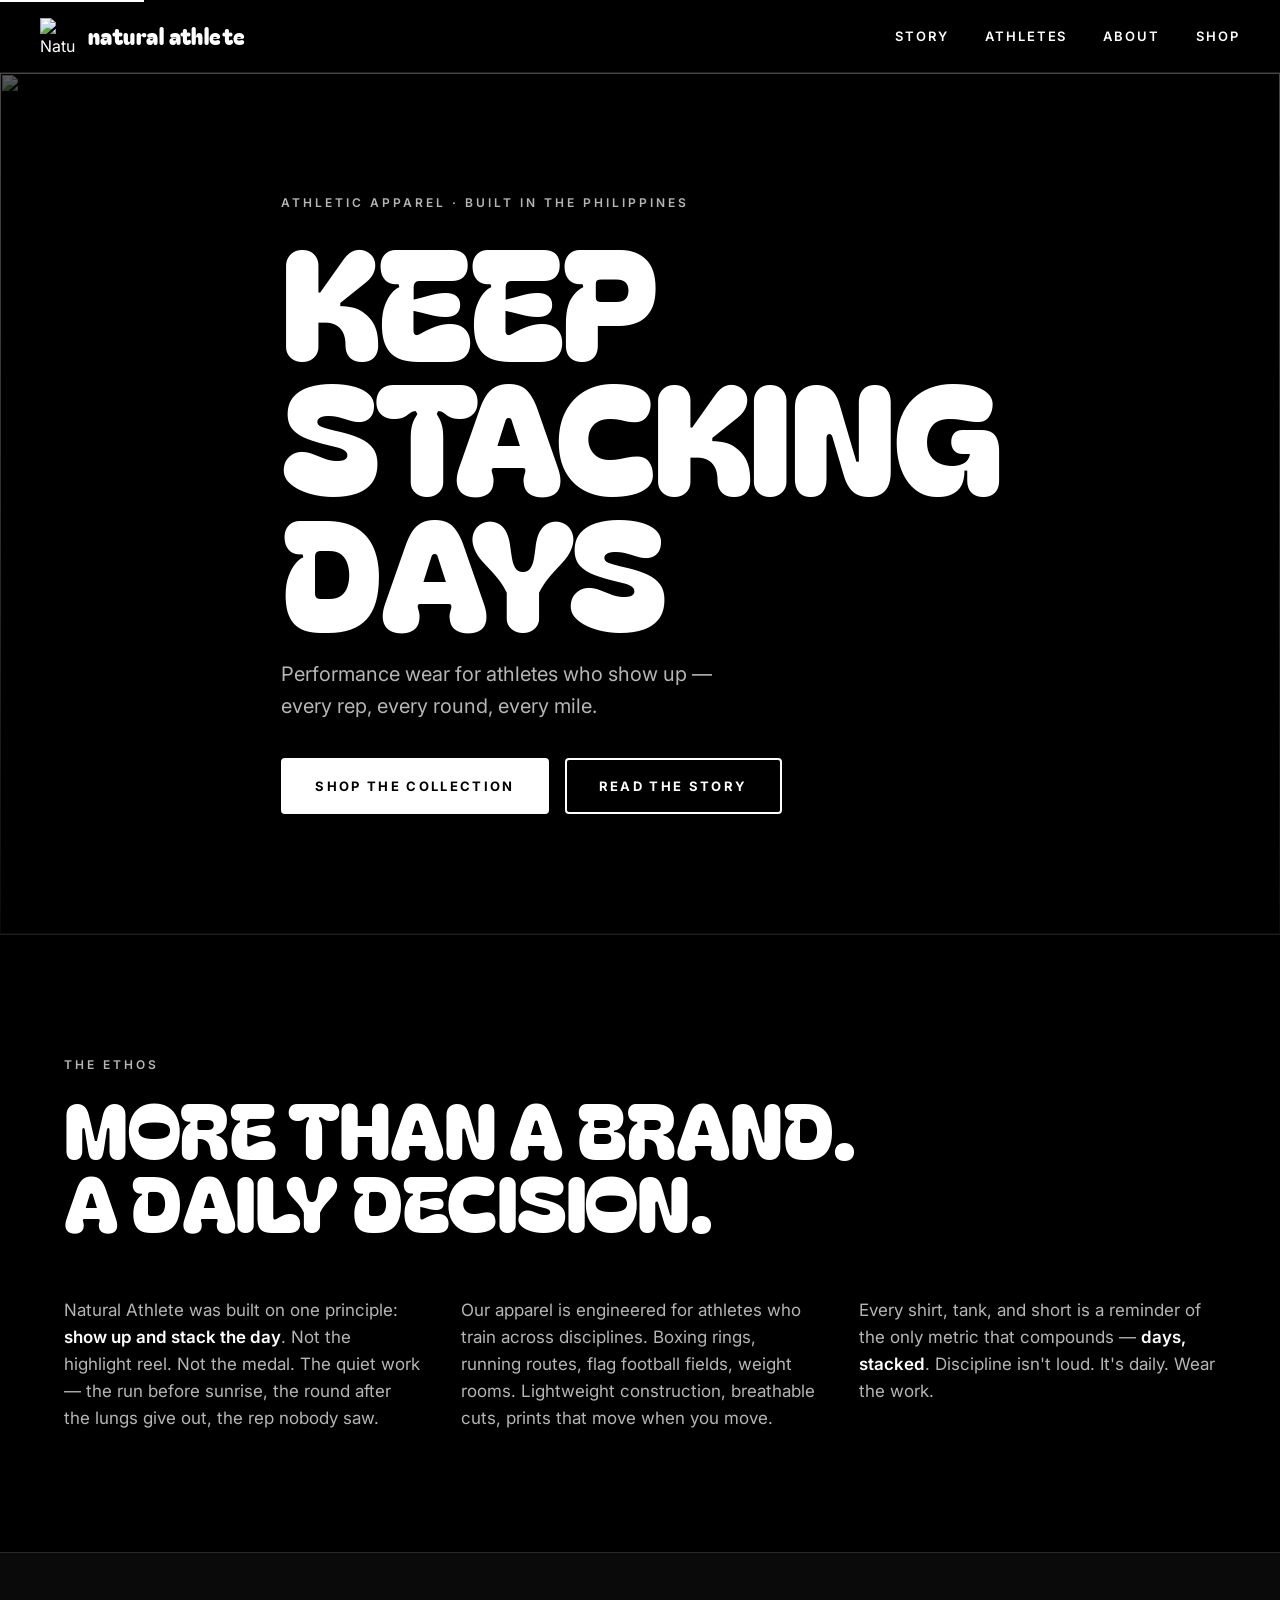
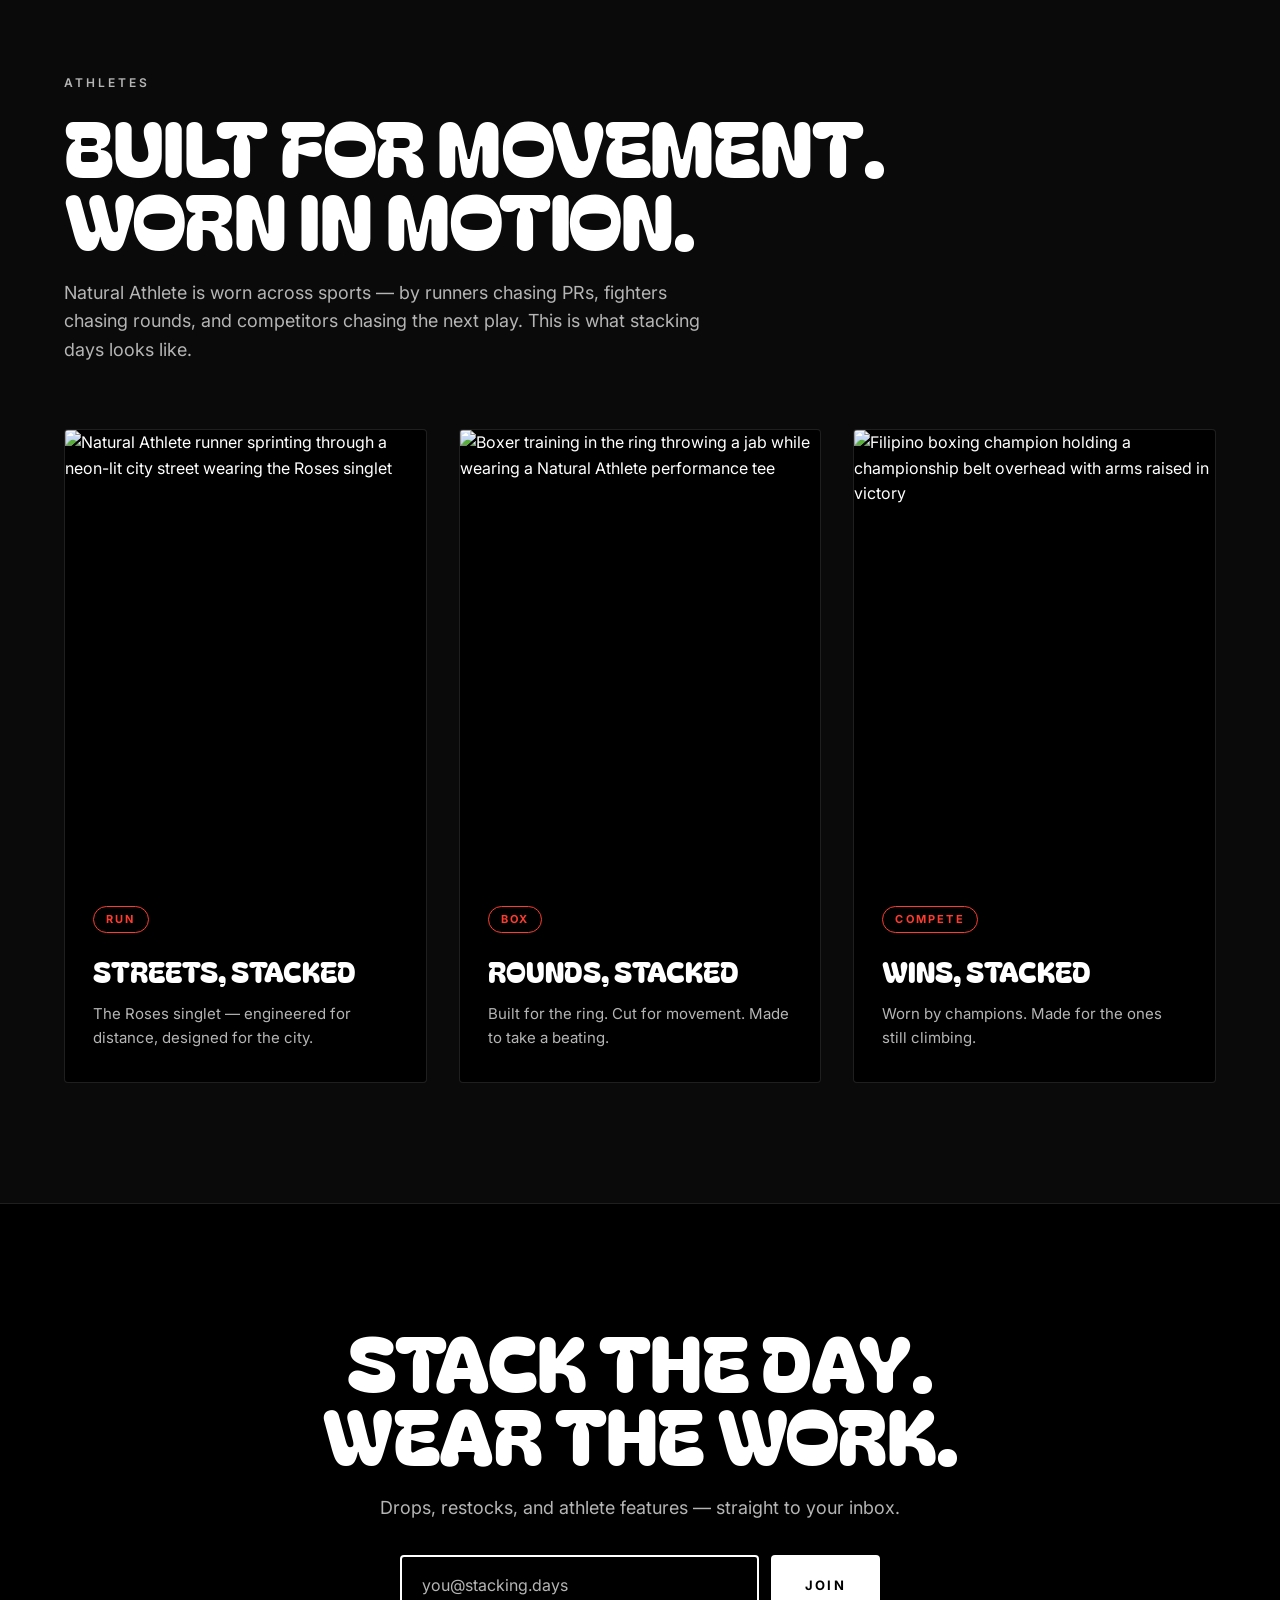
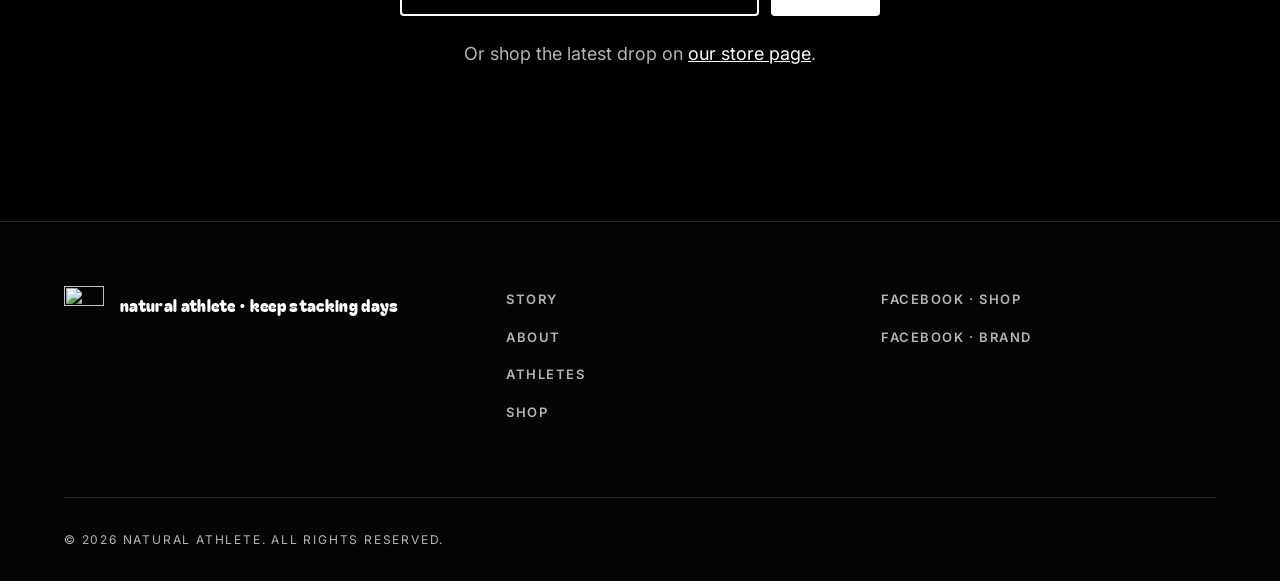
==== index.html @ 3df1a2dc "Initial Natural Athlete site — home, about, brand theme, SEO baseline - index.html: hero, brand stor" ====
<!DOCTYPE html>
<html lang="en">
<head>
  <meta charset="UTF-8" />
  <meta name="viewport" content="width=device-width, initial-scale=1.0" />
  <meta name="theme-color" content="#000000" />

  <title>Natural Athlete | Keep Stacking Days — Athletic Apparel for Multi-Sport Training</title>
  <meta name="description" content="Natural Athlete is performance apparel built for athletes who keep stacking days. Designed in the Philippines for boxing, running, flag football, and everyday training. Discipline. Consistency. Movement." />
  <meta name="keywords" content="natural athlete, keep stacking days, athletic apparel, training apparel, performance wear, boxing apparel, running gear, flag football, Cebu, Philippines, multi-sport, athlete clothing brand" />
  <meta name="author" content="Natural Athlete" />
  <link rel="canonical" href="https://naturalathlete.shop/" />

  <meta property="og:type" content="website" />
  <meta property="og:site_name" content="Natural Athlete" />
  <meta property="og:title" content="Natural Athlete | Keep Stacking Days" />
  <meta property="og:description" content="Performance apparel for athletes who keep stacking days. Built in the Philippines for boxing, running, and multi-sport training." />
  <meta property="og:image" content="assets/img/keep-stacking-days.png" />
  <meta property="og:url" content="https://naturalathlete.shop/" />

  <meta name="twitter:card" content="summary_large_image" />
  <meta name="twitter:title" content="Natural Athlete | Keep Stacking Days" />
  <meta name="twitter:description" content="Performance apparel for athletes who keep stacking days." />
  <meta name="twitter:image" content="assets/img/keep-stacking-days.png" />

  <link rel="icon" type="image/png" href="assets/img/logo-a.png" />
  <link rel="apple-touch-icon" href="assets/img/logo-a.png" />

  <link rel="preconnect" href="https://fonts.googleapis.com" />
  <link rel="preconnect" href="https://fonts.gstatic.com" crossorigin />
  <link href="https://fonts.googleapis.com/css2?family=Bagel+Fat+One&family=Bowlby+One+SC&family=Inter:wght@300;400;500;600;700;800&display=swap" rel="stylesheet" />

  <link rel="stylesheet" href="style.css" />

  <script type="application/ld+json">
  {
    "@context": "https://schema.org",
    "@type": "Organization",
    "name": "Natural Athlete",
    "alternateName": "Keep Stacking Days",
    "url": "https://naturalathlete.shop/",
    "logo": "https://naturalathlete.shop/assets/img/logo-a.png",
    "slogan": "Keep Stacking Days",
    "description": "Performance athletic apparel built for multi-sport athletes who train with discipline and consistency.",
    "foundingLocation": {
      "@type": "Place",
      "address": {
        "@type": "PostalAddress",
        "addressLocality": "Cebu",
        "addressCountry": "PH"
      }
    },
    "sameAs": [
      "https://www.facebook.com/profile.php?id=61582698228003",
      "https://www.facebook.com/profile.php?id=100083360957847"
    ]
  }
  </script>
  <script type="application/ld+json">
  {
    "@context": "https://schema.org",
    "@type": "WebSite",
    "url": "https://naturalathlete.shop/",
    "name": "Natural Athlete",
    "potentialAction": {
      "@type": "SearchAction",
      "target": "https://naturalathlete.shop/?q={search_term_string}",
      "query-input": "required name=search_term_string"
    }
  }
  </script>
</head>
<body>

  <a class="skip-link" href="#main">Skip to content</a>

  <header>
    <nav class="nav" aria-label="Primary">
      <div class="container nav-inner">
        <a href="/" class="brand" aria-label="Natural Athlete — Home">
          <img src="assets/img/logo-a.png" alt="Natural Athlete logo" width="36" height="36" />
          <span class="brand-name">natural athlete</span>
        </a>
        <ul class="nav-links">
          <li><a href="#story">Story</a></li>
          <li><a href="#athletes">Athletes</a></li>
          <li><a href="about.html">About</a></li>
          <li><a href="#shop">Shop</a></li>
        </ul>
        <button class="nav-toggle" aria-label="Toggle menu" aria-expanded="false">
          <span></span><span></span><span></span>
        </button>
      </div>
      <div class="nav-mobile" hidden>
        <a href="#story">Story</a>
        <a href="#athletes">Athletes</a>
        <a href="about.html">About</a>
        <a href="#shop">Shop</a>
      </div>
    </nav>
  </header>

  <main id="main">

    <section class="hero" aria-labelledby="hero-heading">
      <div class="hero-bg" aria-hidden="true">
        <img src="assets/img/model-runner.jpg" alt="" loading="eager" />
      </div>
      <div class="container hero-inner">
        <p class="eyebrow">Athletic Apparel · Built in the Philippines</p>
        <h1 id="hero-heading" class="display">
          KEEP<br/>STACKING<br/>DAYS
        </h1>
        <p class="hero-sub">Performance wear for athletes who show up — every rep, every round, every mile.</p>
        <div class="hero-cta">
          <a href="#shop" class="btn btn-primary">Shop the Collection</a>
          <a href="#story" class="btn btn-ghost">Read the Story</a>
        </div>
      </div>
    </section>

    <section id="story" class="story" aria-labelledby="story-heading">
      <div class="container story-inner">
        <p class="eyebrow">The Ethos</p>
        <h2 id="story-heading" class="display-md">More than a brand.<br/>A daily decision.</h2>
        <div class="story-grid">
          <p>Natural Athlete was built on one principle: <strong>show up and stack the day</strong>. Not the highlight reel. Not the medal. The quiet work — the run before sunrise, the round after the lungs give out, the rep nobody saw.</p>
          <p>Our apparel is engineered for athletes who train across disciplines. Boxing rings, running routes, flag football fields, weight rooms. Lightweight construction, breathable cuts, prints that move when you move.</p>
          <p>Every shirt, tank, and short is a reminder of the only metric that compounds — <strong>days, stacked</strong>. Discipline isn't loud. It's daily. Wear the work.</p>
        </div>
      </div>
    </section>

    <section id="athletes" class="athletes" aria-labelledby="athletes-heading">
      <div class="container">
        <p class="eyebrow">Athletes</p>
        <h2 id="athletes-heading" class="display-md">Built for movement.<br/>Worn in motion.</h2>
        <p class="athletes-lede">Natural Athlete is worn across sports — by runners chasing PRs, fighters chasing rounds, and competitors chasing the next play. This is what stacking days looks like.</p>

        <div class="showcase">
          <article class="card">
            <div class="card-img">
              <img src="assets/img/model-runner.jpg" alt="Natural Athlete runner sprinting through a neon-lit city street wearing the Roses singlet" loading="lazy" width="800" height="600" />
            </div>
            <div class="card-meta">
              <span class="tag">Run</span>
              <h3>Streets, Stacked</h3>
              <p>The Roses singlet — engineered for distance, designed for the city.</p>
            </div>
          </article>

          <article class="card">
            <div class="card-img">
              <img src="assets/img/model-boxer.jpg" alt="Boxer training in the ring throwing a jab while wearing a Natural Athlete performance tee" loading="lazy" width="800" height="600" />
            </div>
            <div class="card-meta">
              <span class="tag">Box</span>
              <h3>Rounds, Stacked</h3>
              <p>Built for the ring. Cut for movement. Made to take a beating.</p>
            </div>
          </article>

          <article class="card">
            <div class="card-img">
              <img src="assets/img/model-champion.jpg" alt="Filipino boxing champion holding a championship belt overhead with arms raised in victory" loading="lazy" width="800" height="600" />
            </div>
            <div class="card-meta">
              <span class="tag">Compete</span>
              <h3>Wins, Stacked</h3>
              <p>Worn by champions. Made for the ones still climbing.</p>
            </div>
          </article>
        </div>
      </div>
    </section>

    <section id="shop" class="cta" aria-labelledby="cta-heading">
      <div class="container cta-inner">
        <h2 id="cta-heading" class="display-md">Stack the day.<br/>Wear the work.</h2>
        <p>Drops, restocks, and athlete features — straight to your inbox.</p>
        <form class="signup" action="#" method="post" aria-label="Email signup">
          <label for="email" class="sr-only">Email address</label>
          <input type="email" id="email" name="email" placeholder="you@stacking.days" required />
          <button type="submit" class="btn btn-primary">Join</button>
        </form>
        <p class="cta-foot">Or shop the latest drop on <a href="https://www.facebook.com/profile.php?id=61582698228003" rel="noopener" target="_blank">our store page</a>.</p>
      </div>
    </section>

  </main>

  <footer class="footer">
    <div class="container footer-inner">
      <div class="footer-brand">
        <img src="assets/img/logo-a.png" alt="" width="40" height="40" aria-hidden="true" />
        <p class="footer-tag">natural athlete · keep stacking days</p>
      </div>
      <nav aria-label="Footer">
        <ul class="footer-links">
          <li><a href="#story">Story</a></li>
          <li><a href="about.html">About</a></li>
          <li><a href="#athletes">Athletes</a></li>
          <li><a href="#shop">Shop</a></li>
        </ul>
      </nav>
      <ul class="socials" aria-label="Social media">
        <li><a href="https://www.facebook.com/profile.php?id=61582698228003" rel="noopener" target="_blank">Facebook · Shop</a></li>
        <li><a href="https://www.facebook.com/profile.php?id=100083360957847" rel="noopener" target="_blank">Facebook · Brand</a></li>
      </ul>
      <p class="copy">© <span id="year">2026</span> Natural Athlete. All rights reserved.</p>
    </div>
  </footer>

  <script src="script.js" defer></script>
</body>
</html>
---- style.css ----
/* ============================================================
   Natural Athlete — Keep Stacking Days
   Theme: pure black + white, single accent (rose red)
   Fonts: Bagel Fat One (display) · Inter (body)
============================================================ */

:root {
  --bg: #000000;
  --fg: #ffffff;
  --muted: #b5b5b5;
  --line: rgba(255, 255, 255, 0.12);
  --accent: #ff3b2f;
  --accent-soft: #ff8a82;
  --max: 1200px;
  --radius: 4px;
  --font-display: "Bagel Fat One", "Bowlby One SC", "Impact", system-ui, sans-serif;
  --font-body: "Inter", -apple-system, BlinkMacSystemFont, "Segoe UI", Roboto, sans-serif;
}

* { box-sizing: border-box; margin: 0; padding: 0; }

html { scroll-behavior: smooth; -webkit-text-size-adjust: 100%; }

body {
  font-family: var(--font-body);
  background: var(--bg);
  color: var(--fg);
  line-height: 1.6;
  font-weight: 400;
  overflow-x: hidden;
  -webkit-font-smoothing: antialiased;
  -moz-osx-font-smoothing: grayscale;
}

img { max-width: 100%; height: auto; display: block; }

a { color: var(--fg); text-decoration: none; transition: color .2s ease, opacity .2s ease; }
a:hover { color: var(--accent); }

button { font: inherit; background: none; border: none; color: inherit; cursor: pointer; }

.container { max-width: var(--max); margin: 0 auto; padding: 0 24px; }

.sr-only {
  position: absolute; width: 1px; height: 1px; padding: 0; margin: -1px;
  overflow: hidden; clip: rect(0, 0, 0, 0); white-space: nowrap; border: 0;
}

.skip-link {
  position: absolute; top: -40px; left: 0; background: var(--fg); color: var(--bg);
  padding: 8px 16px; z-index: 1000; transition: top .2s;
}
.skip-link:focus { top: 0; }

.eyebrow {
  font-size: 12px; font-weight: 600; letter-spacing: 0.25em;
  text-transform: uppercase; color: var(--muted); margin-bottom: 16px;
}

.display {
  font-family: var(--font-display);
  font-weight: 400;
  font-size: clamp(56px, 12vw, 160px);
  line-height: 0.88;
  letter-spacing: -0.02em;
  text-transform: uppercase;
}

.display-md {
  font-family: var(--font-display);
  font-weight: 400;
  font-size: clamp(40px, 6vw, 80px);
  line-height: 0.95;
  letter-spacing: -0.01em;
  text-transform: uppercase;
}

.lede { font-size: clamp(18px, 2vw, 22px); color: var(--muted); max-width: 60ch; }

/* ============================================================
   NAV
============================================================ */
header { position: sticky; top: 0; z-index: 50; background: rgba(0,0,0,0.85); backdrop-filter: blur(12px); border-bottom: 1px solid var(--line); }
.nav-inner { display: flex; align-items: center; justify-content: space-between; padding: 18px 0; }

.brand { display: flex; align-items: center; gap: 12px; }
.brand img { width: 36px; height: 36px; }
.brand-name {
  font-family: var(--font-display);
  font-size: 22px; letter-spacing: 0.02em;
  text-transform: lowercase;
}

.nav-links { list-style: none; display: flex; gap: 36px; }
.nav-links a {
  font-size: 13px; font-weight: 600; letter-spacing: 0.15em;
  text-transform: uppercase; color: var(--fg);
}
.nav-links a[aria-current="page"] { color: var(--accent); }

.nav-toggle { display: none; flex-direction: column; gap: 5px; padding: 8px; }
.nav-toggle span { width: 24px; height: 2px; background: var(--fg); transition: transform .25s, opacity .2s; }
.nav-toggle[aria-expanded="true"] span:nth-child(1) { transform: translateY(7px) rotate(45deg); }
.nav-toggle[aria-expanded="true"] span:nth-child(2) { opacity: 0; }
.nav-toggle[aria-expanded="true"] span:nth-child(3) { transform: translateY(-7px) rotate(-45deg); }

.nav-mobile { display: none; flex-direction: column; gap: 8px; padding: 16px 24px 24px; border-top: 1px solid var(--line); }
.nav-mobile a { font-size: 16px; font-weight: 600; letter-spacing: 0.1em; text-transform: uppercase; padding: 12px 0; border-bottom: 1px solid var(--line); }
.nav-mobile.open { display: flex; }

/* ============================================================
   HERO
============================================================ */
.hero { position: relative; min-height: 92vh; display: flex; align-items: center; overflow: hidden; }
.hero-bg { position: absolute; inset: 0; z-index: 0; }
.hero-bg img { width: 100%; height: 100%; object-fit: cover; opacity: 0.55; filter: grayscale(0.15) contrast(1.05); }
.hero::after {
  content: ""; position: absolute; inset: 0; z-index: 1;
  background: linear-gradient(180deg, rgba(0,0,0,0.35) 0%, rgba(0,0,0,0.55) 50%, rgba(0,0,0,0.9) 100%);
}
.hero-inner { position: relative; z-index: 2; padding: 120px 24px; }
.hero h1 { margin: 8px 0 24px; }
.hero-sub { font-size: clamp(16px, 1.6vw, 20px); max-width: 36ch; color: var(--muted); margin-bottom: 36px; }
.hero-cta { display: flex; gap: 16px; flex-wrap: wrap; }

/* ============================================================
   BUTTONS
============================================================ */
.btn {
  display: inline-block; padding: 16px 32px;
  font-size: 13px; font-weight: 700; letter-spacing: 0.18em;
  text-transform: uppercase; border-radius: var(--radius);
  transition: transform .15s, background .2s, color .2s, border-color .2s;
  cursor: pointer; border: 2px solid transparent;
}
.btn:hover { transform: translateY(-1px); }
.btn-primary { background: var(--fg); color: var(--bg); }
.btn-primary:hover { background: var(--accent); color: var(--bg); }
.btn-ghost { background: transparent; color: var(--fg); border-color: var(--fg); }
.btn-ghost:hover { background: var(--fg); color: var(--bg); }

/* ============================================================
   STORY
============================================================ */
.story { padding: 120px 0; border-top: 1px solid var(--line); }
.story h2 { margin-bottom: 60px; max-width: 18ch; }
.story-grid { display: grid; grid-template-columns: repeat(3, 1fr); gap: 40px; }
.story-grid p { font-size: 17px; color: var(--muted); }
.story-grid p strong { color: var(--fg); font-weight: 600; }

/* ============================================================
   ATHLETES
============================================================ */
.athletes { padding: 120px 0; border-top: 1px solid var(--line); background: #0a0a0a; }
.athletes h2 { margin: 8px 0 24px; }
.athletes-lede { color: var(--muted); max-width: 60ch; margin-bottom: 64px; font-size: 18px; }

.showcase { display: grid; grid-template-columns: repeat(3, 1fr); gap: 32px; }
.card { background: #000; border: 1px solid var(--line); border-radius: var(--radius); overflow: hidden; transition: transform .3s, border-color .3s; }
.card:hover { transform: translateY(-4px); border-color: var(--accent); }
.card-img { aspect-ratio: 4 / 5; overflow: hidden; }
.card-img img { width: 100%; height: 100%; object-fit: cover; transition: transform .6s ease; }
.card:hover .card-img img { transform: scale(1.05); }
.card-meta { padding: 24px 28px 32px; }
.tag {
  display: inline-block; padding: 4px 12px;
  font-size: 11px; font-weight: 700; letter-spacing: 0.2em;
  text-transform: uppercase; color: var(--accent);
  border: 1px solid var(--accent); border-radius: 100px; margin-bottom: 16px;
}
.card-meta h3 {
  font-family: var(--font-display);
  font-weight: 400; font-size: 28px;
  text-transform: uppercase; margin-bottom: 8px;
}
.card-meta p { color: var(--muted); font-size: 15px; }

/* ============================================================
   ABOUT PAGE
============================================================ */
.about-hero { padding: 80px 0 100px; border-top: 1px solid var(--line); }
.about-hero-inner { display: grid; grid-template-columns: 1.1fr 1fr; gap: 60px; align-items: center; }
.about-hero h1 { margin: 8px 0 24px; }
.about-hero-photo { position: relative; }
.about-hero-photo img { width: 100%; aspect-ratio: 1 / 1; object-fit: cover; border-radius: var(--radius); filter: contrast(1.05); }
.about-hero-photo figcaption {
  position: absolute; bottom: 16px; left: 16px;
  background: rgba(0,0,0,0.85); padding: 8px 16px;
  font-size: 12px; letter-spacing: 0.15em; text-transform: uppercase; font-weight: 600;
}

.bio { padding: 100px 0; border-top: 1px solid var(--line); background: #0a0a0a; }
.bio h2 { margin-bottom: 48px; }
.bio-block p { font-size: 18px; color: var(--muted); margin-bottom: 24px; max-width: 68ch; }
.bio-block p strong { color: var(--fg); font-weight: 600; }
.bio-block p em { font-style: italic; color: var(--accent-soft); }

.pillars { display: grid; grid-template-columns: repeat(3, 1fr); gap: 32px; margin-top: 80px; padding-top: 64px; border-top: 1px solid var(--line); }
.pillar h3 {
  font-family: var(--font-display); font-weight: 400;
  font-size: 32px; text-transform: uppercase; margin-bottom: 12px;
}
.pillar p { color: var(--muted); font-size: 16px; }

.origin { padding: 100px 0; border-top: 1px solid var(--line); }
.origin h2 { margin: 8px 0 32px; }
.origin p { font-size: 18px; color: var(--muted); margin-bottom: 20px; max-width: 70ch; }

/* ============================================================
   CTA
============================================================ */
.cta { padding: 120px 0; border-top: 1px solid var(--line); background: var(--bg); text-align: center; }
.cta-inner { max-width: 720px; margin: 0 auto; }
.cta h2 { margin-bottom: 24px; }
.cta > .container > .cta-inner > p,
.cta-inner > p { color: var(--muted); font-size: 18px; margin-bottom: 32px; }
.signup { display: flex; gap: 12px; max-width: 480px; margin: 0 auto 24px; flex-wrap: wrap; }
.signup input {
  flex: 1; min-width: 240px; padding: 16px 20px;
  background: transparent; color: var(--fg);
  border: 2px solid var(--fg); border-radius: var(--radius);
  font: inherit; font-size: 16px;
}
.signup input::placeholder { color: var(--muted); }
.signup input:focus { outline: none; border-color: var(--accent); }
.cta-foot { font-size: 14px; color: var(--muted); }
.cta-foot a { text-decoration: underline; }

/* ============================================================
   FOOTER
============================================================ */
.footer { padding: 64px 0 32px; border-top: 1px solid var(--line); background: #050505; }
.footer-inner { display: grid; grid-template-columns: 1.2fr 1fr 1fr; gap: 40px; align-items: start; }
.footer-brand { display: flex; align-items: center; gap: 16px; }
.footer-tag {
  font-family: var(--font-display); font-size: 16px;
  text-transform: lowercase; letter-spacing: 0.02em;
}
.footer-links, .socials { list-style: none; display: flex; flex-direction: column; gap: 12px; }
.footer-links a, .socials a {
  font-size: 13px; font-weight: 600; letter-spacing: 0.12em;
  text-transform: uppercase; color: var(--muted);
}
.footer-links a:hover, .socials a:hover { color: var(--accent); }
.copy {
  grid-column: 1 / -1; padding-top: 32px; margin-top: 32px;
  border-top: 1px solid var(--line);
  font-size: 12px; letter-spacing: 0.15em; text-transform: uppercase; color: var(--muted);
}

/* ============================================================
   RESPONSIVE
============================================================ */
@media (max-width: 900px) {
  .nav-links { display: none; }
  .nav-toggle { display: flex; }

  .story-grid { grid-template-columns: 1fr; gap: 24px; }
  .showcase { grid-template-columns: 1fr; gap: 24px; }

  .about-hero-inner { grid-template-columns: 1fr; gap: 40px; }
  .about-hero-photo { order: -1; max-width: 480px; margin: 0 auto; }
  .pillars { grid-template-columns: 1fr; gap: 24px; }

  .footer-inner { grid-template-columns: 1fr; gap: 32px; }
}

@media (max-width: 600px) {
  .hero-inner { padding: 80px 24px; }
  .story, .athletes, .bio, .origin, .cta { padding: 80px 0; }
  .signup { flex-direction: column; }
  .signup input { min-width: 0; }
  .btn { padding: 14px 24px; }
}

/* ============================================================
   MOTION
============================================================ */
@media (prefers-reduced-motion: reduce) {
  *, *::before, *::after { animation-duration: 0.01ms !important; transition-duration: 0.01ms !important; }
  html { scroll-behavior: auto; }
}
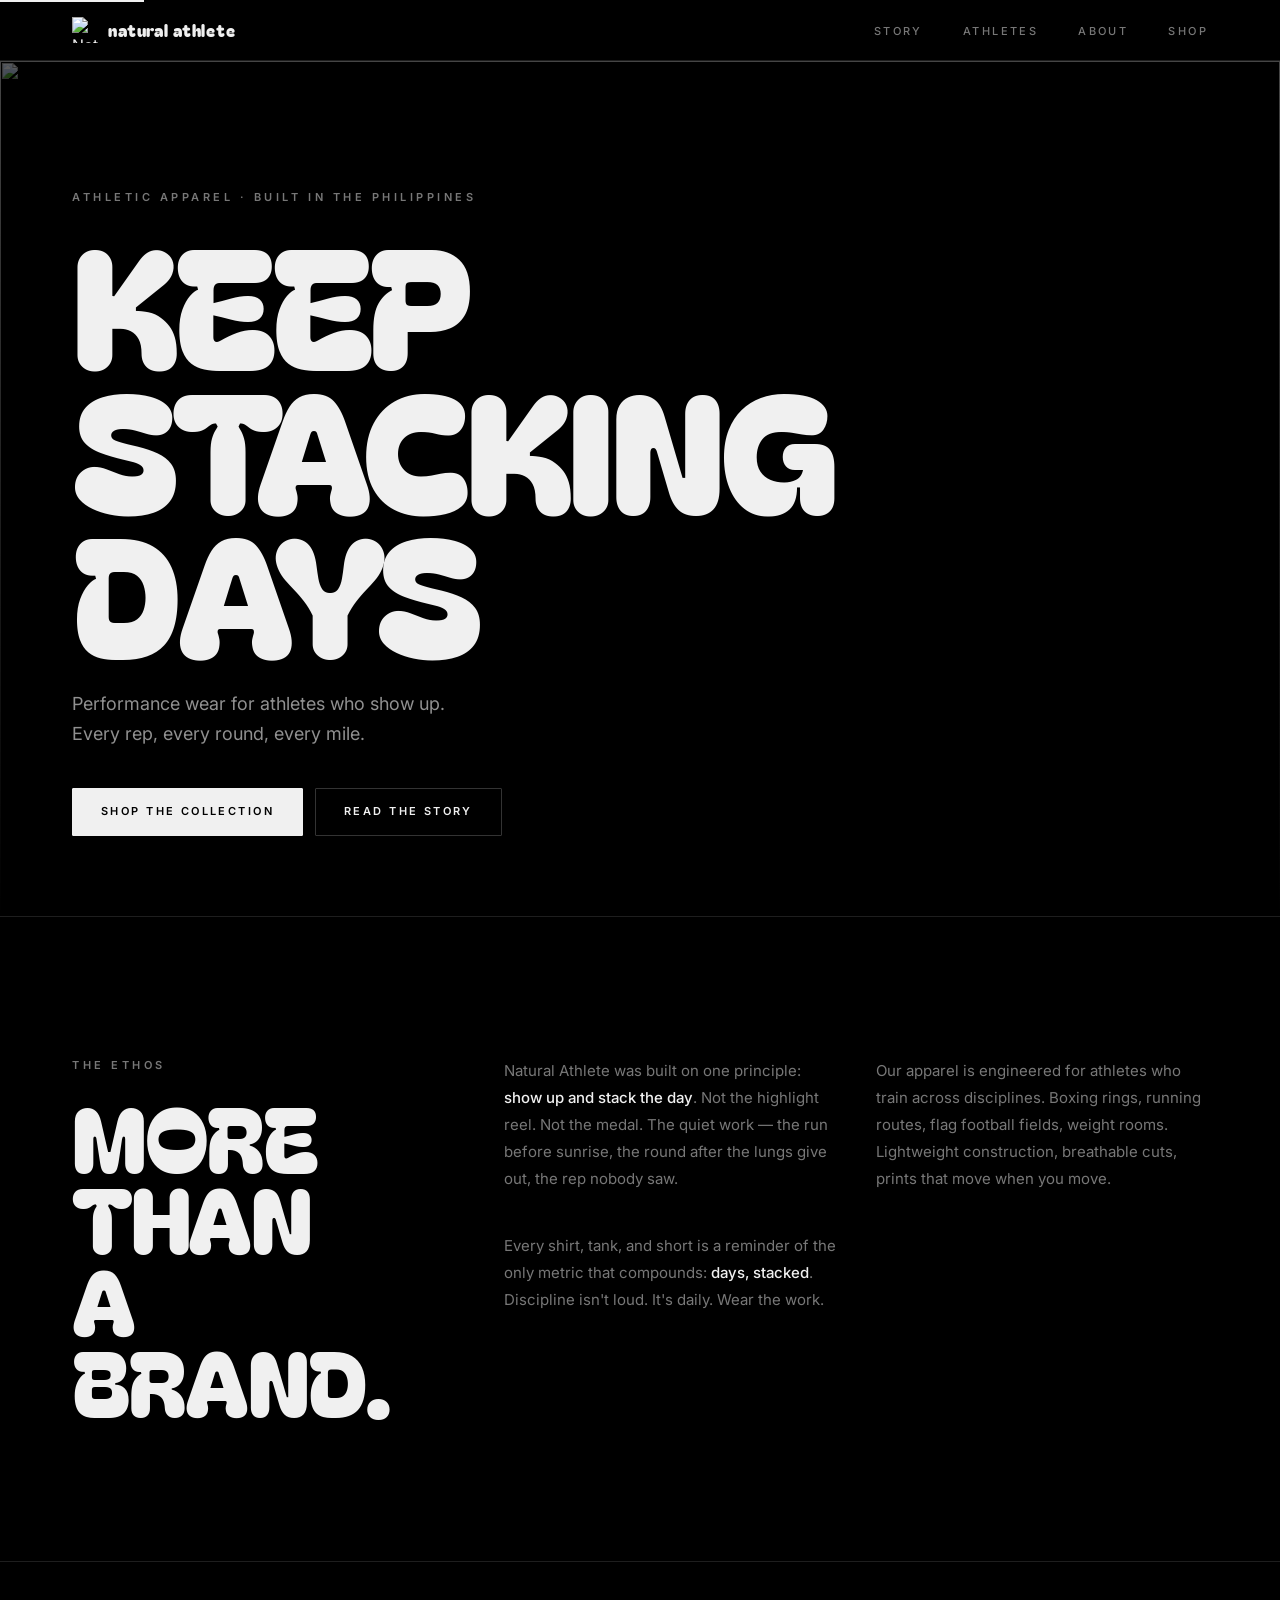
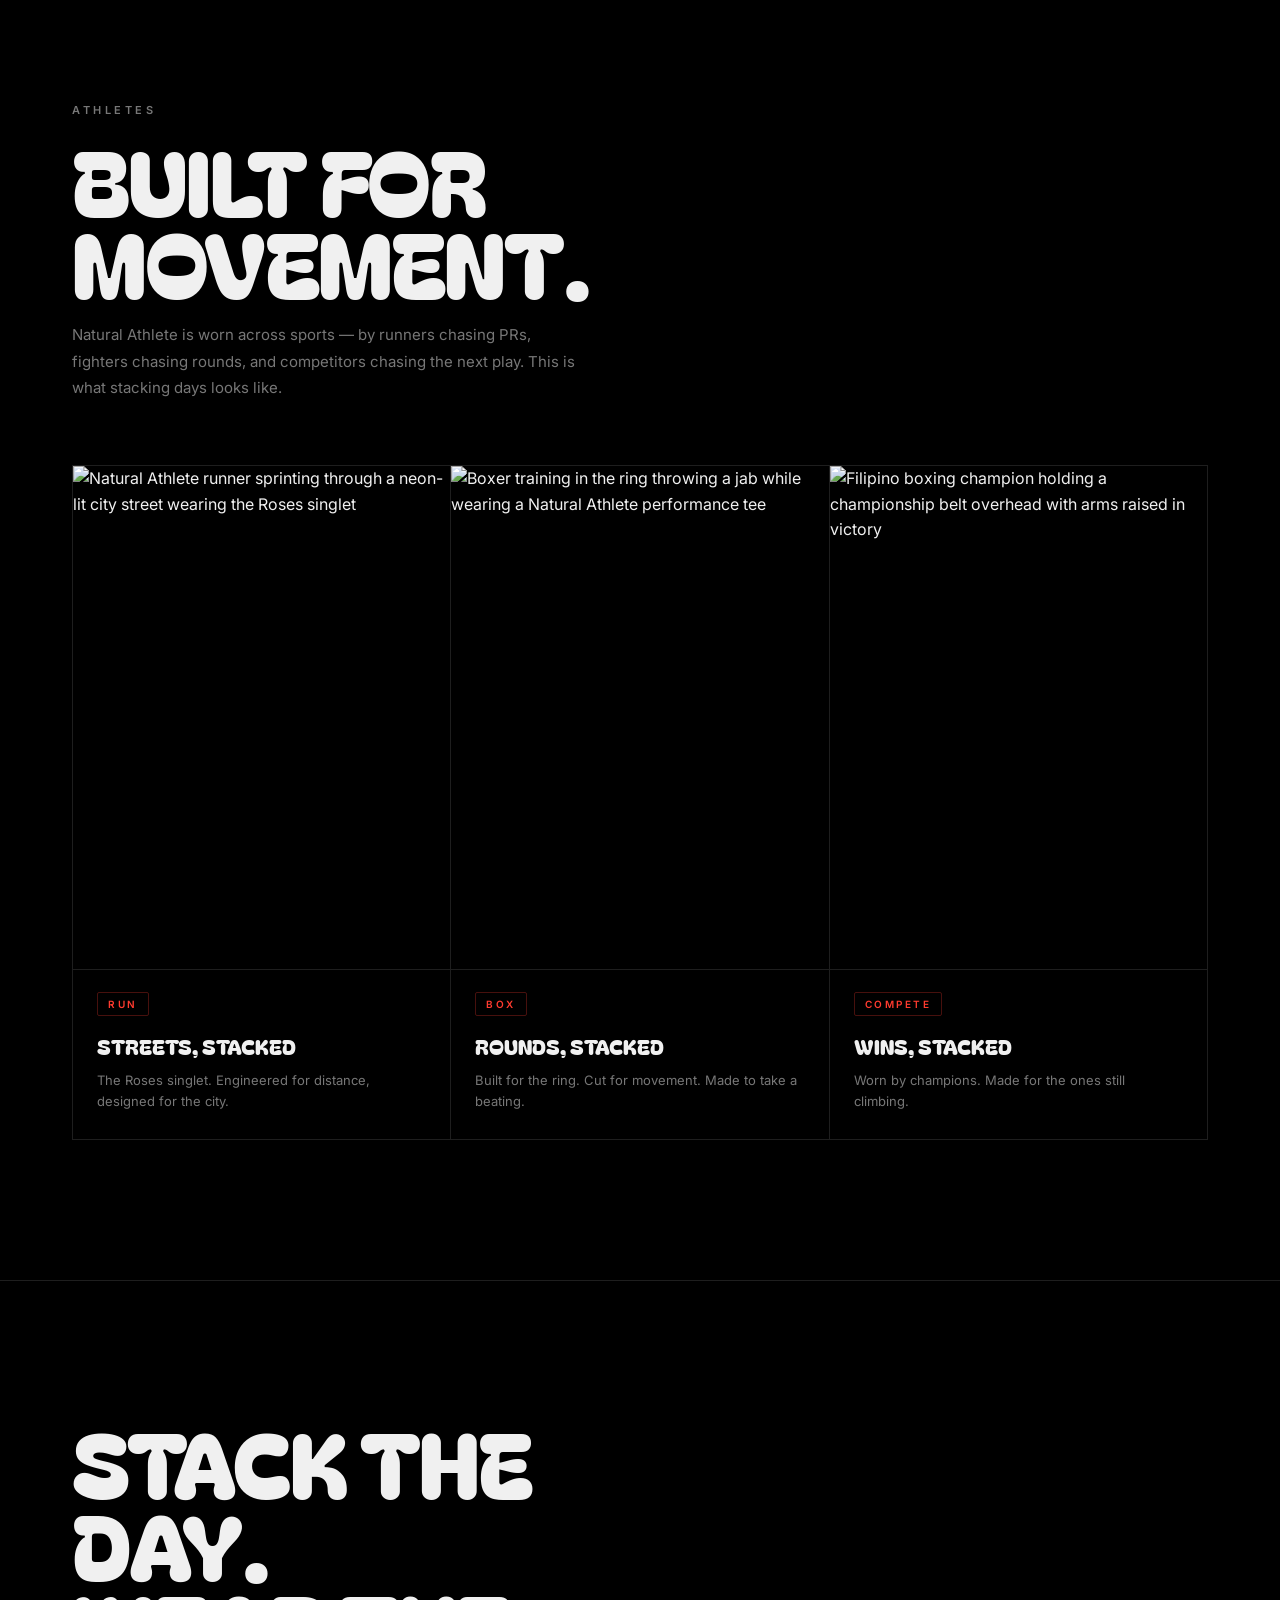
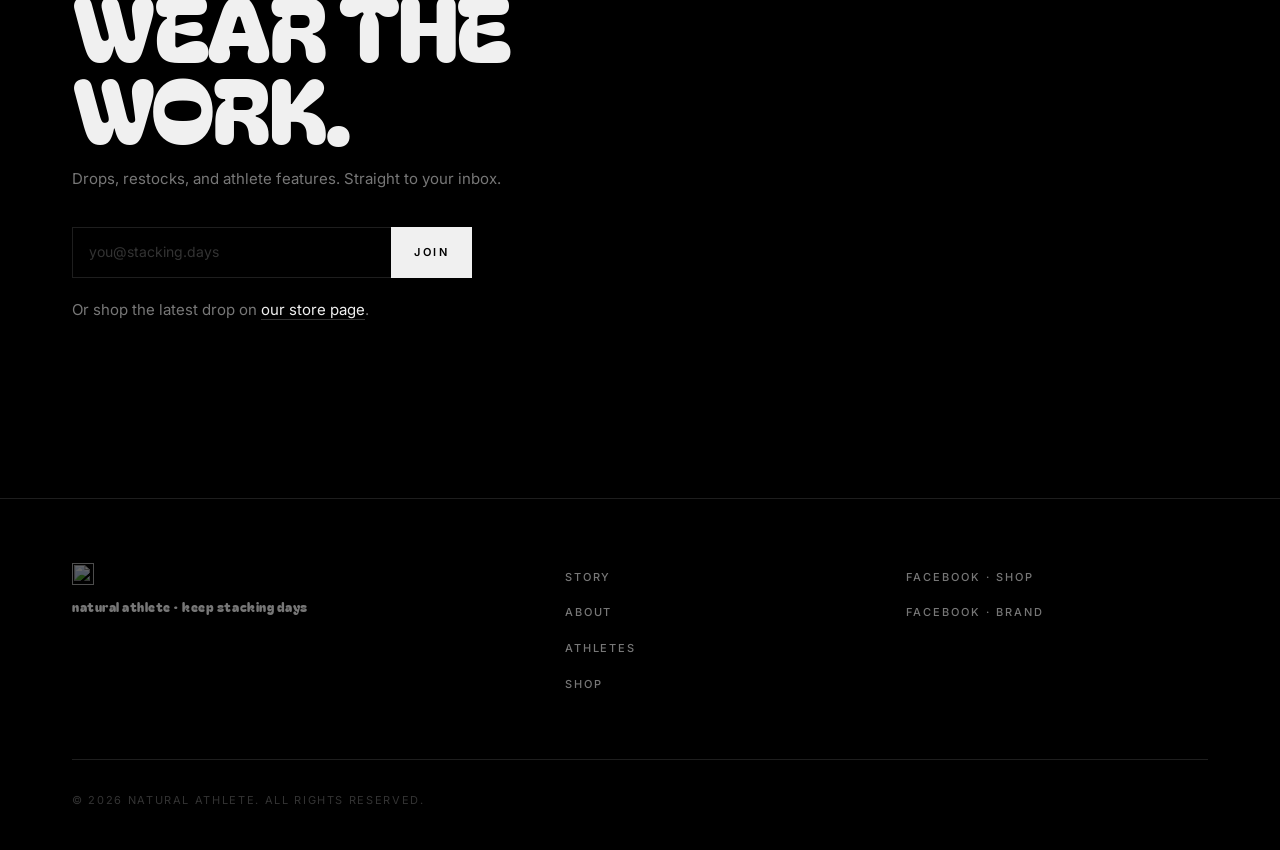
==== commit 2b2f8087: "Redesign: editorial layout, fix bugs, remove em dashes, noreferrer Complete CSS overhaul with cleane" ====
--- a/index.html
+++ b/index.html
@@ -5,7 +5,7 @@
   <meta name="viewport" content="width=device-width, initial-scale=1.0" />
   <meta name="theme-color" content="#000000" />
 
-  <title>Natural Athlete | Keep Stacking Days — Athletic Apparel for Multi-Sport Training</title>
+  <title>Natural Athlete · Keep Stacking Days · Athletic Apparel for Multi-Sport Training</title>
   <meta name="description" content="Natural Athlete is performance apparel built for athletes who keep stacking days. Designed in the Philippines for boxing, running, flag football, and everyday training. Discipline. Consistency. Movement." />
   <meta name="keywords" content="natural athlete, keep stacking days, athletic apparel, training apparel, performance wear, boxing apparel, running gear, flag football, Cebu, Philippines, multi-sport, athlete clothing brand" />
   <meta name="author" content="Natural Athlete" />
@@ -13,13 +13,13 @@
 
   <meta property="og:type" content="website" />
   <meta property="og:site_name" content="Natural Athlete" />
-  <meta property="og:title" content="Natural Athlete | Keep Stacking Days" />
+  <meta property="og:title" content="Natural Athlete · Keep Stacking Days" />
   <meta property="og:description" content="Performance apparel for athletes who keep stacking days. Built in the Philippines for boxing, running, and multi-sport training." />
   <meta property="og:image" content="assets/img/keep-stacking-days.png" />
   <meta property="og:url" content="https://naturalathlete.shop/" />
 
   <meta name="twitter:card" content="summary_large_image" />
-  <meta name="twitter:title" content="Natural Athlete | Keep Stacking Days" />
+  <meta name="twitter:title" content="Natural Athlete · Keep Stacking Days" />
   <meta name="twitter:description" content="Performance apparel for athletes who keep stacking days." />
   <meta name="twitter:image" content="assets/img/keep-stacking-days.png" />
 
@@ -77,7 +77,7 @@
   <header>
     <nav class="nav" aria-label="Primary">
       <div class="container nav-inner">
-        <a href="/" class="brand" aria-label="Natural Athlete — Home">
+        <a href="/" class="brand" aria-label="Natural Athlete Home">
           <img src="assets/img/logo-a.png" alt="Natural Athlete logo" width="36" height="36" />
           <span class="brand-name">natural athlete</span>
         </a>
@@ -85,7 +85,7 @@
           <li><a href="#story">Story</a></li>
           <li><a href="#athletes">Athletes</a></li>
           <li><a href="about.html">About</a></li>
-          <li><a href="#shop">Shop</a></li>
+          <li><a href="shop.html">Shop</a></li>
         </ul>
         <button class="nav-toggle" aria-label="Toggle menu" aria-expanded="false">
           <span></span><span></span><span></span>
@@ -95,7 +95,7 @@
         <a href="#story">Story</a>
         <a href="#athletes">Athletes</a>
         <a href="about.html">About</a>
-        <a href="#shop">Shop</a>
+        <a href="shop.html">Shop</a>
       </div>
     </nav>
   </header>
@@ -111,31 +111,37 @@
         <h1 id="hero-heading" class="display">
           KEEP<br/>STACKING<br/>DAYS
         </h1>
-        <p class="hero-sub">Performance wear for athletes who show up — every rep, every round, every mile.</p>
+        <p class="hero-sub">Performance wear for athletes who show up. Every rep, every round, every mile.</p>
         <div class="hero-cta">
-          <a href="#shop" class="btn btn-primary">Shop the Collection</a>
+          <a href="shop.html" class="btn btn-primary">Shop the Collection</a>
           <a href="#story" class="btn btn-ghost">Read the Story</a>
         </div>
       </div>
     </section>
 
     <section id="story" class="story" aria-labelledby="story-heading">
-      <div class="container story-inner">
-        <p class="eyebrow">The Ethos</p>
-        <h2 id="story-heading" class="display-md">More than a brand.<br/>A daily decision.</h2>
-        <div class="story-grid">
-          <p>Natural Athlete was built on one principle: <strong>show up and stack the day</strong>. Not the highlight reel. Not the medal. The quiet work — the run before sunrise, the round after the lungs give out, the rep nobody saw.</p>
-          <p>Our apparel is engineered for athletes who train across disciplines. Boxing rings, running routes, flag football fields, weight rooms. Lightweight construction, breathable cuts, prints that move when you move.</p>
-          <p>Every shirt, tank, and short is a reminder of the only metric that compounds — <strong>days, stacked</strong>. Discipline isn't loud. It's daily. Wear the work.</p>
+      <div class="container">
+        <div class="story-inner">
+          <div class="story-left">
+            <p class="eyebrow">The Ethos</p>
+            <h2 id="story-heading" class="display-md">More than<br/>a brand.</h2>
+          </div>
+          <div class="story-right">
+            <p>Natural Athlete was built on one principle: <strong>show up and stack the day</strong>. Not the highlight reel. Not the medal. The quiet work — the run before sunrise, the round after the lungs give out, the rep nobody saw.</p>
+            <p>Our apparel is engineered for athletes who train across disciplines. Boxing rings, running routes, flag football fields, weight rooms. Lightweight construction, breathable cuts, prints that move when you move.</p>
+            <p>Every shirt, tank, and short is a reminder of the only metric that compounds: <strong>days, stacked</strong>. Discipline isn't loud. It's daily. Wear the work.</p>
+          </div>
         </div>
       </div>
     </section>
 
     <section id="athletes" class="athletes" aria-labelledby="athletes-heading">
       <div class="container">
-        <p class="eyebrow">Athletes</p>
-        <h2 id="athletes-heading" class="display-md">Built for movement.<br/>Worn in motion.</h2>
-        <p class="athletes-lede">Natural Athlete is worn across sports — by runners chasing PRs, fighters chasing rounds, and competitors chasing the next play. This is what stacking days looks like.</p>
+        <div class="athletes-header">
+          <p class="eyebrow">Athletes</p>
+          <h2 id="athletes-heading" class="display-md">Built for<br/>movement.</h2>
+          <p class="athletes-lede">Natural Athlete is worn across sports — by runners chasing PRs, fighters chasing rounds, and competitors chasing the next play. This is what stacking days looks like.</p>
+        </div>
 
         <div class="showcase">
           <article class="card">
@@ -145,7 +151,7 @@
             <div class="card-meta">
               <span class="tag">Run</span>
               <h3>Streets, Stacked</h3>
-              <p>The Roses singlet — engineered for distance, designed for the city.</p>
+              <p>The Roses singlet. Engineered for distance, designed for the city.</p>
             </div>
           </article>
 
@@ -175,15 +181,17 @@
     </section>
 
     <section id="shop" class="cta" aria-labelledby="cta-heading">
-      <div class="container cta-inner">
-        <h2 id="cta-heading" class="display-md">Stack the day.<br/>Wear the work.</h2>
-        <p>Drops, restocks, and athlete features — straight to your inbox.</p>
-        <form class="signup" action="#" method="post" aria-label="Email signup">
-          <label for="email" class="sr-only">Email address</label>
-          <input type="email" id="email" name="email" placeholder="you@stacking.days" required />
-          <button type="submit" class="btn btn-primary">Join</button>
-        </form>
-        <p class="cta-foot">Or shop the latest drop on <a href="https://www.facebook.com/profile.php?id=61582698228003" rel="noopener" target="_blank">our store page</a>.</p>
+      <div class="container">
+        <div class="cta-inner">
+          <h2 id="cta-heading" class="display-md">Stack the day.<br/>Wear the work.</h2>
+          <p>Drops, restocks, and athlete features. Straight to your inbox.</p>
+          <form class="signup" action="#" method="post" aria-label="Email signup">
+            <label for="email-home" class="sr-only">Email address</label>
+            <input type="email" id="email-home" name="email" placeholder="you@stacking.days" required />
+            <button type="submit" class="btn btn-primary">Join</button>
+          </form>
+          <p class="cta-foot">Or shop the latest drop on <a href="https://www.facebook.com/profile.php?id=61582698228003" rel="noopener noreferrer" target="_blank">our store page</a>.</p>
+        </div>
       </div>
     </section>
 
@@ -200,12 +208,12 @@
           <li><a href="#story">Story</a></li>
           <li><a href="about.html">About</a></li>
           <li><a href="#athletes">Athletes</a></li>
-          <li><a href="#shop">Shop</a></li>
+          <li><a href="shop.html">Shop</a></li>
         </ul>
       </nav>
       <ul class="socials" aria-label="Social media">
-        <li><a href="https://www.facebook.com/profile.php?id=61582698228003" rel="noopener" target="_blank">Facebook · Shop</a></li>
-        <li><a href="https://www.facebook.com/profile.php?id=100083360957847" rel="noopener" target="_blank">Facebook · Brand</a></li>
+        <li><a href="https://www.facebook.com/profile.php?id=61582698228003" rel="noopener noreferrer" target="_blank">Facebook · Shop</a></li>
+        <li><a href="https://www.facebook.com/profile.php?id=100083360957847" rel="noopener noreferrer" target="_blank">Facebook · Brand</a></li>
       </ul>
       <p class="copy">© <span id="year">2026</span> Natural Athlete. All rights reserved.</p>
     </div>
--- a/style.css
+++ b/style.css
@@ -1,282 +1,440 @@
 /* ============================================================
-   Natural Athlete — Keep Stacking Days
-   Theme: pure black + white, single accent (rose red)
-   Fonts: Bagel Fat One (display) · Inter (body)
+   Natural Athlete · Keep Stacking Days
+   Design: editorial, minimal, precise
 ============================================================ */
 
 :root {
-  --bg: #000000;
-  --fg: #ffffff;
-  --muted: #b5b5b5;
-  --line: rgba(255, 255, 255, 0.12);
-  --accent: #ff3b2f;
-  --accent-soft: #ff8a82;
-  --max: 1200px;
-  --radius: 4px;
+  --bg:      #000;
+  --surface: #0b0b0b;
+  --fg:      #f0f0f0;
+  --muted:   #777;
+  --faint:   #333;
+  --line:    #1e1e1e;
+  --accent:  #ff3b2f;
+  --max:     1200px;
+  --nav-h:   60px;
+  --ease:    cubic-bezier(0.16, 1, 0.3, 1);
   --font-display: "Bagel Fat One", "Bowlby One SC", "Impact", system-ui, sans-serif;
-  --font-body: "Inter", -apple-system, BlinkMacSystemFont, "Segoe UI", Roboto, sans-serif;
-}
-
-* { box-sizing: border-box; margin: 0; padding: 0; }
-
+  --font-body:    "Inter", -apple-system, BlinkMacSystemFont, "Segoe UI", Roboto, sans-serif;
+}
+
+/* ── Reset ──────────────────────────────────────────────── */
+*, *::before, *::after { box-sizing: border-box; margin: 0; padding: 0; }
 html { scroll-behavior: smooth; -webkit-text-size-adjust: 100%; }
-
 body {
   font-family: var(--font-body);
   background: var(--bg);
   color: var(--fg);
   line-height: 1.6;
-  font-weight: 400;
   overflow-x: hidden;
   -webkit-font-smoothing: antialiased;
   -moz-osx-font-smoothing: grayscale;
 }
-
 img { max-width: 100%; height: auto; display: block; }
-
-a { color: var(--fg); text-decoration: none; transition: color .2s ease, opacity .2s ease; }
-a:hover { color: var(--accent); }
-
+a { color: inherit; text-decoration: none; }
 button { font: inherit; background: none; border: none; color: inherit; cursor: pointer; }
 
-.container { max-width: var(--max); margin: 0 auto; padding: 0 24px; }
-
+/* ── Layout ─────────────────────────────────────────────── */
+.container { max-width: var(--max); margin: 0 auto; padding: 0 32px; }
+
+/* ── Utilities ──────────────────────────────────────────── */
 .sr-only {
-  position: absolute; width: 1px; height: 1px; padding: 0; margin: -1px;
-  overflow: hidden; clip: rect(0, 0, 0, 0); white-space: nowrap; border: 0;
-}
-
+  position: absolute; width: 1px; height: 1px;
+  padding: 0; margin: -1px; overflow: hidden;
+  clip: rect(0,0,0,0); white-space: nowrap; border: 0;
+}
 .skip-link {
-  position: absolute; top: -40px; left: 0; background: var(--fg); color: var(--bg);
+  position: absolute; top: -40px; left: 0;
+  background: var(--fg); color: var(--bg);
   padding: 8px 16px; z-index: 1000; transition: top .2s;
 }
 .skip-link:focus { top: 0; }
 
+/* ── Scroll reveal (class-based — no inline style conflict) */
+.reveal {
+  opacity: 0;
+  transform: translateY(18px);
+  transition: opacity .7s var(--ease), transform .7s var(--ease);
+}
+.reveal.is-visible { opacity: 1; transform: none; }
+
+/* ── Typography ─────────────────────────────────────────── */
 .eyebrow {
-  font-size: 12px; font-weight: 600; letter-spacing: 0.25em;
-  text-transform: uppercase; color: var(--muted); margin-bottom: 16px;
+  font-size: 11px;
+  font-weight: 600;
+  letter-spacing: 0.32em;
+  text-transform: uppercase;
+  color: var(--muted);
+  margin-bottom: 20px;
 }
 
 .display {
   font-family: var(--font-display);
   font-weight: 400;
-  font-size: clamp(56px, 12vw, 160px);
-  line-height: 0.88;
-  letter-spacing: -0.02em;
+  font-size: clamp(64px, 13vw, 184px);
+  line-height: 0.87;
+  letter-spacing: -0.03em;
   text-transform: uppercase;
 }
 
 .display-md {
   font-family: var(--font-display);
   font-weight: 400;
-  font-size: clamp(40px, 6vw, 80px);
-  line-height: 0.95;
-  letter-spacing: -0.01em;
+  font-size: clamp(44px, 7vw, 100px);
+  line-height: 0.91;
+  letter-spacing: -0.02em;
   text-transform: uppercase;
 }
 
-.lede { font-size: clamp(18px, 2vw, 22px); color: var(--muted); max-width: 60ch; }
-
-/* ============================================================
-   NAV
-============================================================ */
-header { position: sticky; top: 0; z-index: 50; background: rgba(0,0,0,0.85); backdrop-filter: blur(12px); border-bottom: 1px solid var(--line); }
-.nav-inner { display: flex; align-items: center; justify-content: space-between; padding: 18px 0; }
-
-.brand { display: flex; align-items: center; gap: 12px; }
-.brand img { width: 36px; height: 36px; }
+.lede {
+  font-size: clamp(16px, 1.8vw, 20px);
+  color: var(--muted);
+  max-width: 52ch;
+  line-height: 1.7;
+}
+
+/* ── Tags ───────────────────────────────────────────────── */
+.tag {
+  display: inline-block;
+  padding: 3px 10px;
+  font-size: 10px; font-weight: 600; letter-spacing: 0.25em;
+  text-transform: uppercase;
+  color: var(--accent);
+  border: 1px solid rgba(255,59,47,0.28);
+  border-radius: 2px;
+  margin-bottom: 14px;
+}
+
+/* ── Buttons ────────────────────────────────────────────── */
+.btn {
+  display: inline-flex; align-items: center; gap: 8px;
+  padding: 14px 28px;
+  font-size: 11px; font-weight: 600; letter-spacing: 0.22em; text-transform: uppercase;
+  border-radius: 1px;
+  transition: background .2s, color .2s, border-color .2s;
+  cursor: pointer; border: 1px solid transparent;
+  white-space: nowrap;
+}
+.btn-primary { background: var(--fg); color: #000; border-color: var(--fg); }
+.btn-primary:hover { background: var(--accent); border-color: var(--accent); color: #fff; }
+.btn-ghost { background: transparent; color: var(--fg); border-color: var(--faint); }
+.btn-ghost:hover { border-color: var(--fg); }
+
+/* ── Nav ────────────────────────────────────────────────── */
+header {
+  position: sticky; top: 0; z-index: 50;
+  background: rgba(0,0,0,0.92);
+  backdrop-filter: blur(20px);
+  -webkit-backdrop-filter: blur(20px);
+  border-bottom: 1px solid var(--line);
+}
+.nav-inner {
+  display: flex; align-items: center; justify-content: space-between;
+  height: var(--nav-h);
+}
+.brand { display: flex; align-items: center; gap: 10px; }
+.brand img { width: 26px; height: 26px; }
 .brand-name {
   font-family: var(--font-display);
-  font-size: 22px; letter-spacing: 0.02em;
-  text-transform: lowercase;
-}
-
-.nav-links { list-style: none; display: flex; gap: 36px; }
+  font-size: 17px; letter-spacing: 0.05em; text-transform: lowercase;
+}
+
+.nav-links { list-style: none; display: flex; gap: 40px; }
 .nav-links a {
-  font-size: 13px; font-weight: 600; letter-spacing: 0.15em;
-  text-transform: uppercase; color: var(--fg);
-}
-.nav-links a[aria-current="page"] { color: var(--accent); }
+  font-size: 11px; font-weight: 500; letter-spacing: 0.22em; text-transform: uppercase;
+  color: var(--muted); transition: color .2s;
+}
+.nav-links a:hover { color: var(--fg); }
+.nav-links a[aria-current="page"] { color: var(--fg); }
 
 .nav-toggle { display: none; flex-direction: column; gap: 5px; padding: 8px; }
-.nav-toggle span { width: 24px; height: 2px; background: var(--fg); transition: transform .25s, opacity .2s; }
-.nav-toggle[aria-expanded="true"] span:nth-child(1) { transform: translateY(7px) rotate(45deg); }
+.nav-toggle span { display: block; width: 22px; height: 1.5px; background: var(--fg); transition: transform .25s, opacity .2s; }
+.nav-toggle[aria-expanded="true"] span:nth-child(1) { transform: translateY(6.5px) rotate(45deg); }
 .nav-toggle[aria-expanded="true"] span:nth-child(2) { opacity: 0; }
-.nav-toggle[aria-expanded="true"] span:nth-child(3) { transform: translateY(-7px) rotate(-45deg); }
-
-.nav-mobile { display: none; flex-direction: column; gap: 8px; padding: 16px 24px 24px; border-top: 1px solid var(--line); }
-.nav-mobile a { font-size: 16px; font-weight: 600; letter-spacing: 0.1em; text-transform: uppercase; padding: 12px 0; border-bottom: 1px solid var(--line); }
+.nav-toggle[aria-expanded="true"] span:nth-child(3) { transform: translateY(-6.5px) rotate(-45deg); }
+
+.nav-mobile { display: none; flex-direction: column; border-top: 1px solid var(--line); }
+.nav-mobile a {
+  font-size: 12px; font-weight: 500; letter-spacing: 0.2em; text-transform: uppercase;
+  color: var(--muted); padding: 16px 32px; border-bottom: 1px solid var(--line);
+  transition: color .2s;
+}
+.nav-mobile a:hover { color: var(--fg); }
 .nav-mobile.open { display: flex; }
 
-/* ============================================================
-   HERO
-============================================================ */
-.hero { position: relative; min-height: 92vh; display: flex; align-items: center; overflow: hidden; }
+/* ── Hero ───────────────────────────────────────────────── */
+.hero {
+  position: relative; min-height: 95vh;
+  display: flex; align-items: flex-end; overflow: hidden;
+}
 .hero-bg { position: absolute; inset: 0; z-index: 0; }
-.hero-bg img { width: 100%; height: 100%; object-fit: cover; opacity: 0.55; filter: grayscale(0.15) contrast(1.05); }
+.hero-bg img { width: 100%; height: 100%; object-fit: cover; opacity: 0.38; }
 .hero::after {
   content: ""; position: absolute; inset: 0; z-index: 1;
-  background: linear-gradient(180deg, rgba(0,0,0,0.35) 0%, rgba(0,0,0,0.55) 50%, rgba(0,0,0,0.9) 100%);
-}
-.hero-inner { position: relative; z-index: 2; padding: 120px 24px; }
-.hero h1 { margin: 8px 0 24px; }
-.hero-sub { font-size: clamp(16px, 1.6vw, 20px); max-width: 36ch; color: var(--muted); margin-bottom: 36px; }
-.hero-cta { display: flex; gap: 16px; flex-wrap: wrap; }
-
-/* ============================================================
-   BUTTONS
-============================================================ */
-.btn {
-  display: inline-block; padding: 16px 32px;
-  font-size: 13px; font-weight: 700; letter-spacing: 0.18em;
-  text-transform: uppercase; border-radius: var(--radius);
-  transition: transform .15s, background .2s, color .2s, border-color .2s;
-  cursor: pointer; border: 2px solid transparent;
-}
-.btn:hover { transform: translateY(-1px); }
-.btn-primary { background: var(--fg); color: var(--bg); }
-.btn-primary:hover { background: var(--accent); color: var(--bg); }
-.btn-ghost { background: transparent; color: var(--fg); border-color: var(--fg); }
-.btn-ghost:hover { background: var(--fg); color: var(--bg); }
-
-/* ============================================================
-   STORY
-============================================================ */
-.story { padding: 120px 0; border-top: 1px solid var(--line); }
-.story h2 { margin-bottom: 60px; max-width: 18ch; }
-.story-grid { display: grid; grid-template-columns: repeat(3, 1fr); gap: 40px; }
-.story-grid p { font-size: 17px; color: var(--muted); }
-.story-grid p strong { color: var(--fg); font-weight: 600; }
-
-/* ============================================================
-   ATHLETES
-============================================================ */
-.athletes { padding: 120px 0; border-top: 1px solid var(--line); background: #0a0a0a; }
-.athletes h2 { margin: 8px 0 24px; }
-.athletes-lede { color: var(--muted); max-width: 60ch; margin-bottom: 64px; font-size: 18px; }
-
-.showcase { display: grid; grid-template-columns: repeat(3, 1fr); gap: 32px; }
-.card { background: #000; border: 1px solid var(--line); border-radius: var(--radius); overflow: hidden; transition: transform .3s, border-color .3s; }
-.card:hover { transform: translateY(-4px); border-color: var(--accent); }
-.card-img { aspect-ratio: 4 / 5; overflow: hidden; }
-.card-img img { width: 100%; height: 100%; object-fit: cover; transition: transform .6s ease; }
-.card:hover .card-img img { transform: scale(1.05); }
-.card-meta { padding: 24px 28px 32px; }
-.tag {
-  display: inline-block; padding: 4px 12px;
-  font-size: 11px; font-weight: 700; letter-spacing: 0.2em;
-  text-transform: uppercase; color: var(--accent);
-  border: 1px solid var(--accent); border-radius: 100px; margin-bottom: 16px;
-}
+  background: linear-gradient(to top, #000 0%, rgba(0,0,0,0.6) 45%, rgba(0,0,0,0.05) 100%);
+}
+.hero-inner {
+  position: relative; z-index: 2;
+  padding: 80px 32px; width: 100%;
+}
+.hero h1 { margin: 14px 0 28px; }
+.hero-sub {
+  font-size: clamp(15px, 1.6vw, 18px); max-width: 38ch;
+  color: rgba(240,240,240,0.6); margin-bottom: 40px; line-height: 1.65;
+}
+.hero-cta { display: flex; gap: 12px; flex-wrap: wrap; }
+
+/* ── Story ──────────────────────────────────────────────── */
+.story { padding: 140px 0; border-top: 1px solid var(--line); }
+.story-inner {
+  display: grid; grid-template-columns: 1fr 2fr; gap: 80px; align-items: start;
+}
+.story-right { display: grid; grid-template-columns: 1fr 1fr; gap: 40px; }
+.story-right p { font-size: 15px; color: var(--muted); line-height: 1.8; }
+.story-right p strong { color: var(--fg); font-weight: 500; }
+
+/* ── Athletes ───────────────────────────────────────────── */
+.athletes { padding: 140px 0; border-top: 1px solid var(--line); }
+.athletes-header { margin-bottom: 64px; }
+.athletes h2 { margin-top: 12px; }
+.athletes-lede { color: var(--muted); max-width: 56ch; margin-top: 20px; font-size: 15px; line-height: 1.75; }
+
+.showcase {
+  display: grid; grid-template-columns: repeat(3, 1fr);
+  gap: 1px; background: var(--line);
+  border: 1px solid var(--line);
+}
+.card { background: var(--bg); overflow: hidden; }
+.card-img { aspect-ratio: 3 / 4; overflow: hidden; }
+.card-img img {
+  width: 100%; height: 100%; object-fit: cover;
+  transition: transform .9s var(--ease), filter .4s;
+  filter: grayscale(25%);
+}
+.card:hover .card-img img { transform: scale(1.04); filter: grayscale(0%); }
+.card-meta { padding: 20px 24px 28px; border-top: 1px solid var(--line); }
 .card-meta h3 {
-  font-family: var(--font-display);
-  font-weight: 400; font-size: 28px;
-  text-transform: uppercase; margin-bottom: 8px;
-}
-.card-meta p { color: var(--muted); font-size: 15px; }
-
-/* ============================================================
-   ABOUT PAGE
-============================================================ */
-.about-hero { padding: 80px 0 100px; border-top: 1px solid var(--line); }
-.about-hero-inner { display: grid; grid-template-columns: 1.1fr 1fr; gap: 60px; align-items: center; }
-.about-hero h1 { margin: 8px 0 24px; }
-.about-hero-photo { position: relative; }
-.about-hero-photo img { width: 100%; aspect-ratio: 1 / 1; object-fit: cover; border-radius: var(--radius); filter: contrast(1.05); }
+  font-family: var(--font-display); font-weight: 400;
+  font-size: 21px; text-transform: uppercase; margin-bottom: 6px;
+}
+.card-meta p { color: var(--muted); font-size: 13px; line-height: 1.6; }
+
+/* ── About ──────────────────────────────────────────────── */
+.about-hero { padding: 100px 0; border-top: 1px solid var(--line); }
+.about-hero-inner { display: grid; grid-template-columns: 1fr 1fr; gap: 80px; align-items: start; }
+.about-hero h1 { margin: 12px 0 24px; }
+.about-hero-photo img { width: 100%; aspect-ratio: 1 / 1; object-fit: cover; }
 .about-hero-photo figcaption {
-  position: absolute; bottom: 16px; left: 16px;
-  background: rgba(0,0,0,0.85); padding: 8px 16px;
-  font-size: 12px; letter-spacing: 0.15em; text-transform: uppercase; font-weight: 600;
-}
-
-.bio { padding: 100px 0; border-top: 1px solid var(--line); background: #0a0a0a; }
-.bio h2 { margin-bottom: 48px; }
-.bio-block p { font-size: 18px; color: var(--muted); margin-bottom: 24px; max-width: 68ch; }
-.bio-block p strong { color: var(--fg); font-weight: 600; }
-.bio-block p em { font-style: italic; color: var(--accent-soft); }
-
-.pillars { display: grid; grid-template-columns: repeat(3, 1fr); gap: 32px; margin-top: 80px; padding-top: 64px; border-top: 1px solid var(--line); }
+  padding: 12px 0 0;
+  font-size: 11px; letter-spacing: 0.22em; text-transform: uppercase;
+  color: var(--muted); font-weight: 500;
+}
+
+.bio { padding: 120px 0; border-top: 1px solid var(--line); }
+.bio h2 { margin-bottom: 56px; }
+.bio-block p { font-size: 16px; color: var(--muted); margin-bottom: 28px; max-width: 64ch; line-height: 1.8; }
+.bio-block p strong { color: var(--fg); font-weight: 500; }
+.bio-block p em { font-style: normal; color: var(--fg); }
+
+.pillars {
+  display: grid; grid-template-columns: repeat(3, 1fr);
+  gap: 1px; background: var(--line); border: 1px solid var(--line);
+  margin-top: 80px;
+}
+.pillar { padding: 40px 32px; background: var(--bg); }
 .pillar h3 {
   font-family: var(--font-display); font-weight: 400;
-  font-size: 32px; text-transform: uppercase; margin-bottom: 12px;
-}
-.pillar p { color: var(--muted); font-size: 16px; }
-
-.origin { padding: 100px 0; border-top: 1px solid var(--line); }
-.origin h2 { margin: 8px 0 32px; }
-.origin p { font-size: 18px; color: var(--muted); margin-bottom: 20px; max-width: 70ch; }
-
-/* ============================================================
-   CTA
-============================================================ */
-.cta { padding: 120px 0; border-top: 1px solid var(--line); background: var(--bg); text-align: center; }
-.cta-inner { max-width: 720px; margin: 0 auto; }
-.cta h2 { margin-bottom: 24px; }
-.cta > .container > .cta-inner > p,
-.cta-inner > p { color: var(--muted); font-size: 18px; margin-bottom: 32px; }
-.signup { display: flex; gap: 12px; max-width: 480px; margin: 0 auto 24px; flex-wrap: wrap; }
+  font-size: 28px; text-transform: uppercase; margin-bottom: 12px;
+}
+.pillar p { color: var(--muted); font-size: 14px; line-height: 1.7; }
+
+.origin { padding: 120px 0; border-top: 1px solid var(--line); }
+.origin h2 { margin: 12px 0 40px; }
+.origin p { font-size: 16px; color: var(--muted); margin-bottom: 20px; max-width: 64ch; line-height: 1.8; }
+
+/* ── Shop Hero ──────────────────────────────────────────── */
+.shop-hero { padding: 120px 0 80px; border-top: 1px solid var(--line); }
+.shop-hero-inner { max-width: 780px; }
+.shop-hero h1 { margin: 12px 0 24px; }
+.shop-hero .lede { margin-bottom: 0; }
+.shop-hero-meta {
+  display: flex; flex-wrap: wrap; gap: 32px;
+  font-size: 11px; letter-spacing: 0.18em; text-transform: uppercase;
+  color: var(--faint);
+  padding-top: 36px; margin-top: 36px;
+  border-top: 1px solid var(--line);
+}
+.shop-hero-meta strong { color: var(--muted); font-weight: 500; }
+
+/* ── Filters ────────────────────────────────────────────── */
+.filters {
+  padding: 16px 0;
+  border-bottom: 1px solid var(--line);
+  position: sticky; top: var(--nav-h); z-index: 30;
+  background: rgba(0,0,0,0.96);
+  backdrop-filter: blur(12px);
+  -webkit-backdrop-filter: blur(12px);
+}
+.filters-inner { display: flex; gap: 4px; }
+.filter-btn {
+  padding: 8px 18px;
+  font-size: 11px; font-weight: 600; letter-spacing: 0.22em; text-transform: uppercase;
+  color: var(--muted);
+  border: 1px solid transparent; border-radius: 1px;
+  transition: color .15s, border-color .15s;
+  cursor: pointer;
+}
+.filter-btn:hover { color: var(--fg); border-color: var(--faint); }
+.filter-btn.is-active { color: var(--fg); border-color: var(--line); background: var(--surface); }
+
+/* ── Products ───────────────────────────────────────────── */
+.products { padding: 0 0 120px; }
+.product-grid {
+  display: grid; grid-template-columns: repeat(2, 1fr);
+  gap: 1px; background: var(--line);
+  border-left: 1px solid var(--line); border-right: 1px solid var(--line);
+  border-bottom: 1px solid var(--line);
+}
+.product { background: var(--bg); overflow: hidden; }
+.product.is-hidden { display: none; }
+.product-link { display: block; color: var(--fg); }
+.product-img {
+  position: relative; aspect-ratio: 3 / 4; overflow: hidden;
+  background: var(--surface);
+}
+.product-img img {
+  width: 100%; height: 100%; object-fit: cover;
+  transition: transform .9s var(--ease), filter .4s;
+  filter: grayscale(15%);
+}
+.product:hover .product-img img { transform: scale(1.04); filter: grayscale(0%); }
+.product-badge {
+  position: absolute; top: 20px; left: 20px;
+  padding: 4px 10px;
+  font-size: 10px; font-weight: 600; letter-spacing: 0.22em; text-transform: uppercase;
+  background: var(--accent); color: #fff; border-radius: 1px;
+}
+.product-img--placeholder { display: flex; align-items: center; justify-content: center; }
+.placeholder-mark { display: flex; flex-direction: column; align-items: center; gap: 12px; opacity: 0.25; }
+.placeholder-mark span { font-size: 10px; letter-spacing: 0.3em; text-transform: uppercase; color: var(--muted); font-weight: 600; }
+.product-meta { padding: 24px 28px 32px; border-top: 1px solid var(--line); }
+.product-meta h3 {
+  font-family: var(--font-display); font-weight: 400;
+  font-size: 22px; text-transform: uppercase; margin-bottom: 6px;
+}
+.product-meta p { color: var(--muted); font-size: 13px; margin-bottom: 24px; line-height: 1.65; }
+.product-foot {
+  display: flex; align-items: center; justify-content: space-between;
+  padding-top: 16px; border-top: 1px solid var(--line);
+}
+.price { font-family: var(--font-display); font-size: 20px; }
+.cta-arrow {
+  font-size: 11px; font-weight: 600; letter-spacing: 0.2em; text-transform: uppercase;
+  color: var(--faint); transition: color .2s;
+}
+.product:hover .cta-arrow { color: var(--accent); }
+
+/* ── How to Order ───────────────────────────────────────── */
+.how { padding: 140px 0; border-top: 1px solid var(--line); }
+.how-header { margin-bottom: 80px; }
+.how h2 { margin-top: 12px; }
+.steps {
+  list-style: none;
+  display: grid; grid-template-columns: repeat(3, 1fr);
+  gap: 1px; background: var(--line); border: 1px solid var(--line);
+  margin-bottom: 64px;
+}
+.steps li { padding: 40px 32px; background: var(--bg); }
+.step-num {
+  display: block;
+  font-family: var(--font-display);
+  font-size: 52px; color: var(--faint);
+  margin-bottom: 20px; line-height: 1;
+}
+.steps h3 {
+  font-family: var(--font-display); font-weight: 400;
+  font-size: 19px; text-transform: uppercase; margin-bottom: 10px;
+}
+.steps p { color: var(--muted); font-size: 14px; line-height: 1.7; }
+.how-cta { display: flex; gap: 12px; flex-wrap: wrap; }
+
+/* ── CTA / Signup ───────────────────────────────────────── */
+.cta { padding: 140px 0; border-top: 1px solid var(--line); }
+.cta-inner { max-width: 600px; }
+.cta h2 { margin-bottom: 20px; }
+.cta-inner > p { color: var(--muted); font-size: 15px; margin-bottom: 36px; }
+.signup { display: flex; max-width: 400px; }
 .signup input {
-  flex: 1; min-width: 240px; padding: 16px 20px;
+  flex: 1;
+  padding: 13px 16px;
   background: transparent; color: var(--fg);
-  border: 2px solid var(--fg); border-radius: var(--radius);
-  font: inherit; font-size: 16px;
-}
-.signup input::placeholder { color: var(--muted); }
-.signup input:focus { outline: none; border-color: var(--accent); }
-.cta-foot { font-size: 14px; color: var(--muted); }
-.cta-foot a { text-decoration: underline; }
-
-/* ============================================================
-   FOOTER
-============================================================ */
-.footer { padding: 64px 0 32px; border-top: 1px solid var(--line); background: #050505; }
-.footer-inner { display: grid; grid-template-columns: 1.2fr 1fr 1fr; gap: 40px; align-items: start; }
-.footer-brand { display: flex; align-items: center; gap: 16px; }
+  border: 1px solid var(--line); border-right: none;
+  font: inherit; font-size: 14px;
+  transition: border-color .2s;
+}
+.signup input::placeholder { color: var(--faint); }
+.signup input:focus { outline: none; border-color: var(--muted); }
+.signup .btn { border-radius: 0; padding: 13px 22px; }
+.cta-foot { margin-top: 20px; font-size: 13px; color: var(--muted); }
+.cta-foot a { color: var(--fg); border-bottom: 1px solid var(--faint); transition: border-color .2s; }
+.cta-foot a:hover { border-color: var(--fg); }
+
+/* ── Footer ─────────────────────────────────────────────── */
+.footer { padding: 64px 0 40px; border-top: 1px solid var(--line); }
+.footer-inner { display: grid; grid-template-columns: 1.5fr 1fr 1fr; gap: 40px; align-items: start; }
+.footer-brand img { width: 22px; height: 22px; margin-bottom: 12px; opacity: 0.4; }
 .footer-tag {
-  font-family: var(--font-display); font-size: 16px;
-  text-transform: lowercase; letter-spacing: 0.02em;
-}
-.footer-links, .socials { list-style: none; display: flex; flex-direction: column; gap: 12px; }
+  font-family: var(--font-display); font-size: 13px;
+  text-transform: lowercase; letter-spacing: 0.04em; color: var(--muted);
+}
+.footer-links, .socials { list-style: none; display: flex; flex-direction: column; gap: 10px; }
 .footer-links a, .socials a {
-  font-size: 13px; font-weight: 600; letter-spacing: 0.12em;
-  text-transform: uppercase; color: var(--muted);
-}
-.footer-links a:hover, .socials a:hover { color: var(--accent); }
+  font-size: 11px; font-weight: 500; letter-spacing: 0.18em;
+  text-transform: uppercase; color: var(--muted); transition: color .2s;
+}
+.footer-links a:hover, .socials a:hover { color: var(--fg); }
 .copy {
-  grid-column: 1 / -1; padding-top: 32px; margin-top: 32px;
+  grid-column: 1 / -1;
+  padding-top: 32px; margin-top: 24px;
   border-top: 1px solid var(--line);
-  font-size: 12px; letter-spacing: 0.15em; text-transform: uppercase; color: var(--muted);
-}
-
-/* ============================================================
-   RESPONSIVE
-============================================================ */
-@media (max-width: 900px) {
+  font-size: 11px; letter-spacing: 0.15em; text-transform: uppercase; color: var(--faint);
+}
+
+/* ── Responsive ─────────────────────────────────────────── */
+@media (max-width: 960px) {
   .nav-links { display: none; }
   .nav-toggle { display: flex; }
 
-  .story-grid { grid-template-columns: 1fr; gap: 24px; }
-  .showcase { grid-template-columns: 1fr; gap: 24px; }
-
-  .about-hero-inner { grid-template-columns: 1fr; gap: 40px; }
-  .about-hero-photo { order: -1; max-width: 480px; margin: 0 auto; }
-  .pillars { grid-template-columns: 1fr; gap: 24px; }
-
+  .story-inner { grid-template-columns: 1fr; gap: 48px; }
+  .story-right { grid-template-columns: 1fr; gap: 24px; }
+
+  .showcase { grid-template-columns: 1fr; }
+  .product-grid { grid-template-columns: 1fr; }
+
+  .about-hero-inner { grid-template-columns: 1fr; gap: 48px; }
+  .about-hero-photo { order: -1; max-width: 400px; }
+
+  .pillars { grid-template-columns: 1fr; }
+  .steps { grid-template-columns: 1fr; }
+  .footer-inner { grid-template-columns: 1fr 1fr; }
+}
+
+@media (max-width: 600px) {
+  .container { padding: 0 20px; }
+  .hero-inner { padding: 60px 20px; }
+  .story, .athletes, .bio, .origin, .cta, .how { padding: 80px 0; }
+  .products { padding: 0 0 80px; }
+  .shop-hero { padding: 80px 0 60px; }
+  .signup { flex-direction: column; }
+  .signup input { border-right: 1px solid var(--line); border-bottom: none; }
+  .signup .btn { width: 100%; justify-content: center; }
+  .btn { padding: 13px 22px; }
   .footer-inner { grid-template-columns: 1fr; gap: 32px; }
 }
 
-@media (max-width: 600px) {
-  .hero-inner { padding: 80px 24px; }
-  .story, .athletes, .bio, .origin, .cta { padding: 80px 0; }
-  .signup { flex-direction: column; }
-  .signup input { min-width: 0; }
-  .btn { padding: 14px 24px; }
-}
-
-/* ============================================================
-   MOTION
-============================================================ */
+/* ── Reduced motion ─────────────────────────────────────── */
 @media (prefers-reduced-motion: reduce) {
+  .reveal { opacity: 1 !important; transform: none !important; transition: none !important; }
   *, *::before, *::after { animation-duration: 0.01ms !important; transition-duration: 0.01ms !important; }
   html { scroll-behavior: auto; }
 }
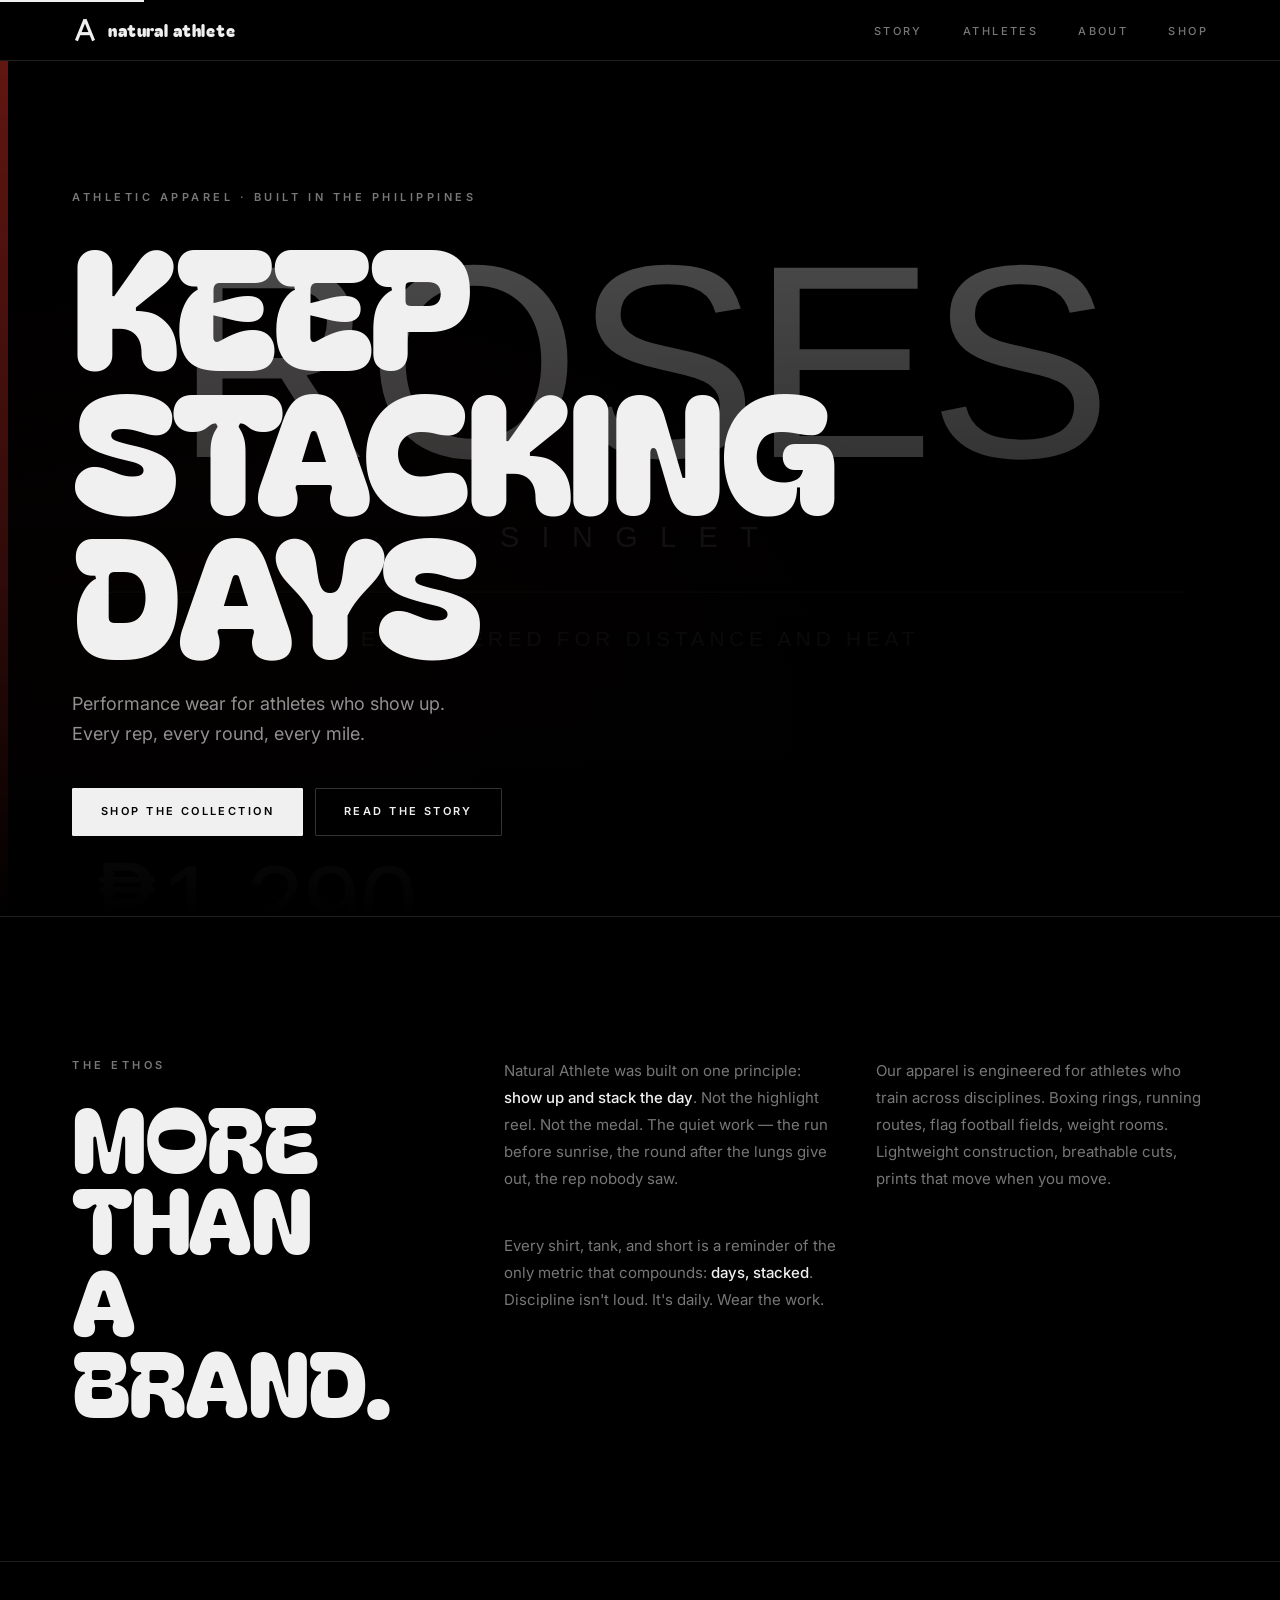
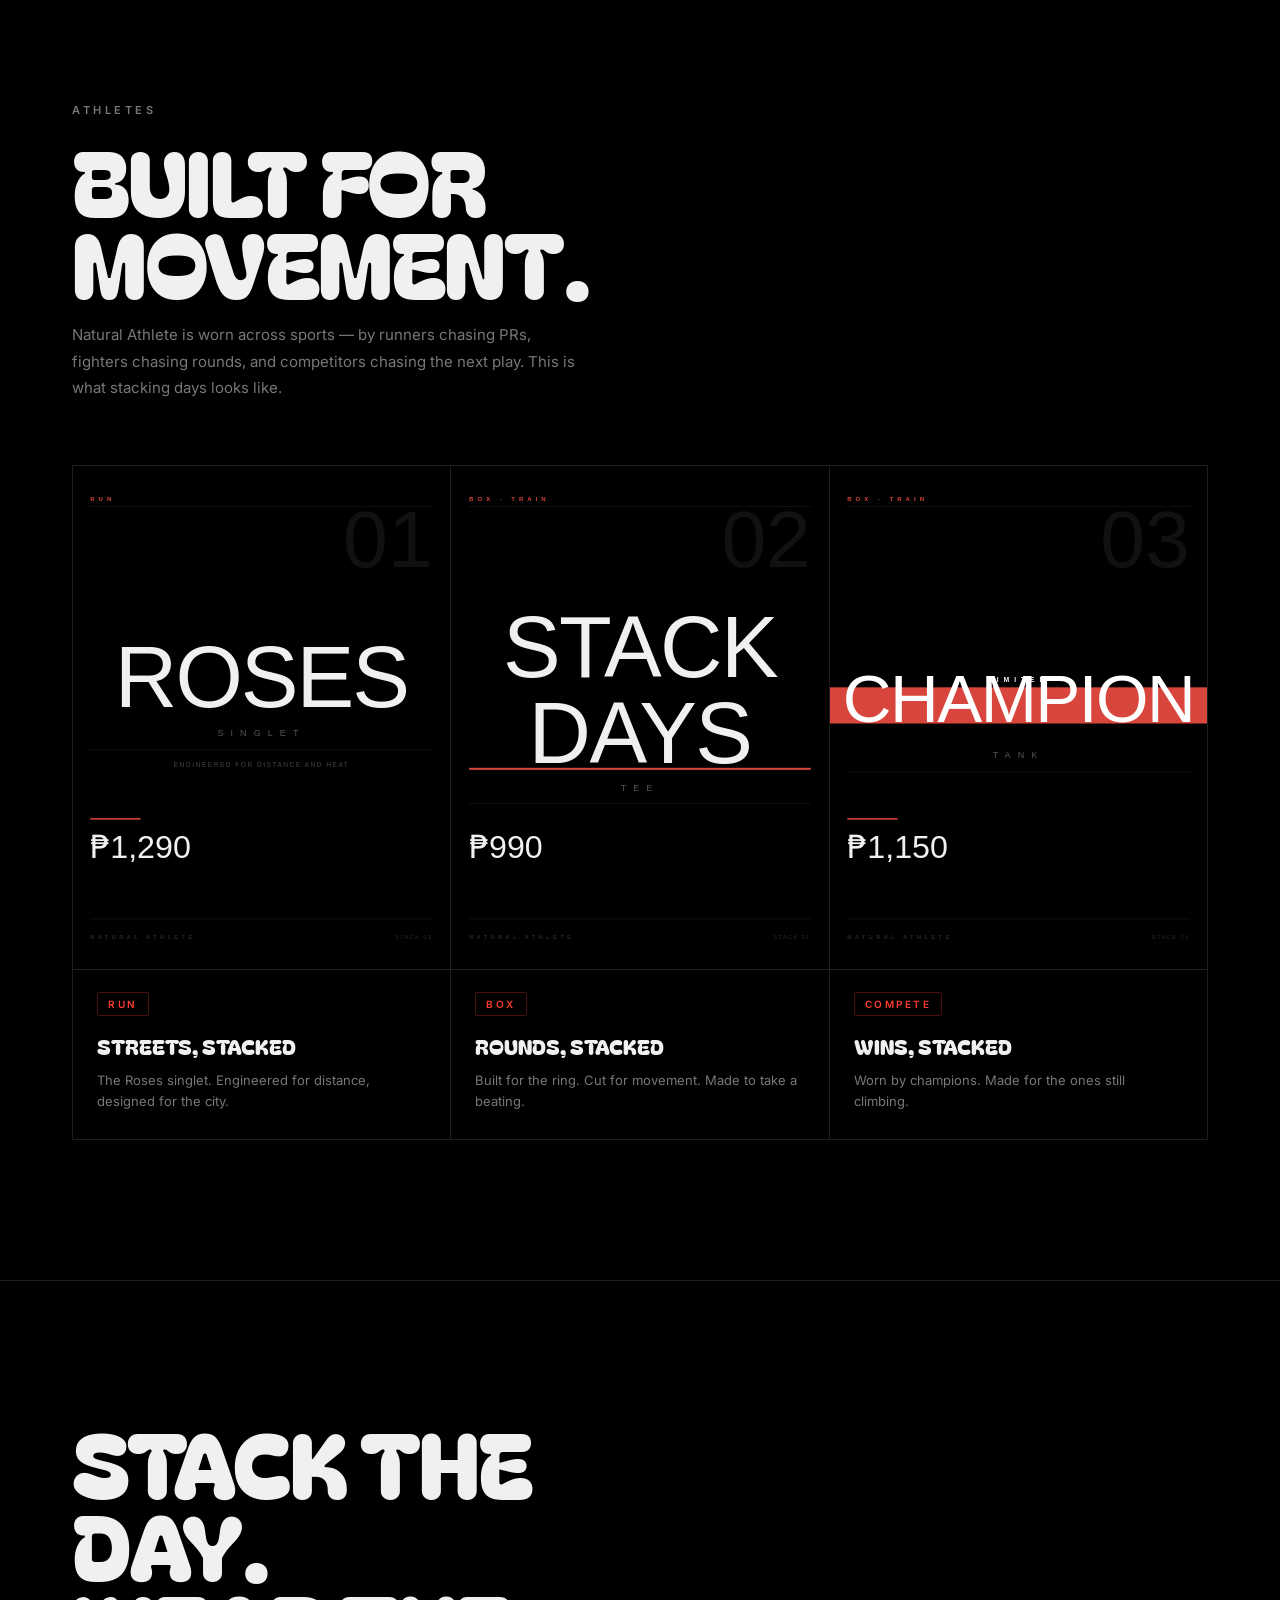
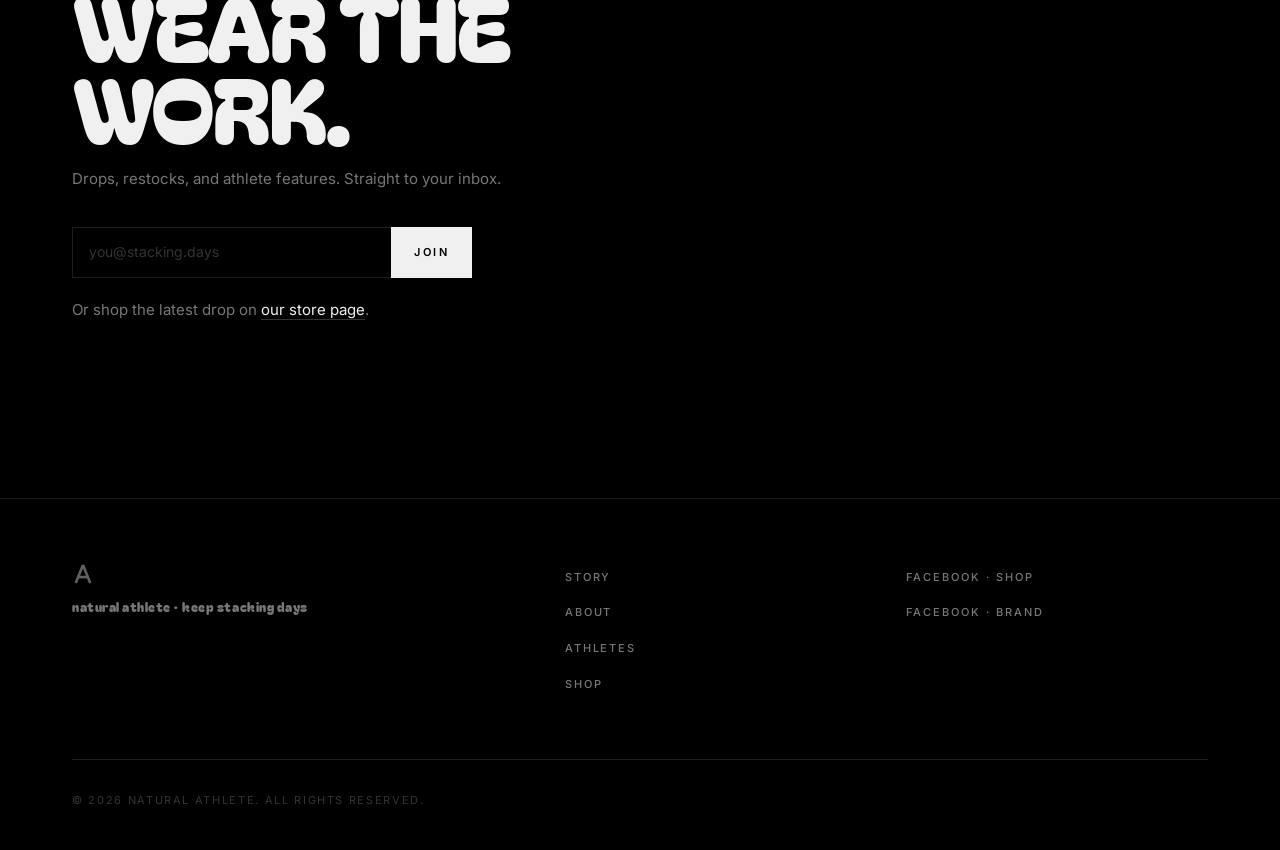
==== commit b835831a: "Add SVG brand assets, founder bio, Supabase-ready email handler - 6 editorial SVG images: A logo, 3 " ====
--- a/index.html
+++ b/index.html
@@ -15,16 +15,16 @@
   <meta property="og:site_name" content="Natural Athlete" />
   <meta property="og:title" content="Natural Athlete · Keep Stacking Days" />
   <meta property="og:description" content="Performance apparel for athletes who keep stacking days. Built in the Philippines for boxing, running, and multi-sport training." />
-  <meta property="og:image" content="assets/img/keep-stacking-days.png" />
+  <meta property="og:image" content="assets/img/keep-stacking-days.svg" />
   <meta property="og:url" content="https://naturalathlete.shop/" />
 
   <meta name="twitter:card" content="summary_large_image" />
   <meta name="twitter:title" content="Natural Athlete · Keep Stacking Days" />
   <meta name="twitter:description" content="Performance apparel for athletes who keep stacking days." />
-  <meta name="twitter:image" content="assets/img/keep-stacking-days.png" />
-
-  <link rel="icon" type="image/png" href="assets/img/logo-a.png" />
-  <link rel="apple-touch-icon" href="assets/img/logo-a.png" />
+  <meta name="twitter:image" content="assets/img/keep-stacking-days.svg" />
+
+  <link rel="icon" type="image/svg+xml" href="assets/img/logo-a.svg" />
+  <link rel="apple-touch-icon" href="assets/img/logo-a.svg" />
 
   <link rel="preconnect" href="https://fonts.googleapis.com" />
   <link rel="preconnect" href="https://fonts.gstatic.com" crossorigin />
@@ -39,7 +39,7 @@
     "name": "Natural Athlete",
     "alternateName": "Keep Stacking Days",
     "url": "https://naturalathlete.shop/",
-    "logo": "https://naturalathlete.shop/assets/img/logo-a.png",
+    "logo": "https://naturalathlete.shop/assets/img/logo-a.svg",
     "slogan": "Keep Stacking Days",
     "description": "Performance athletic apparel built for multi-sport athletes who train with discipline and consistency.",
     "foundingLocation": {
@@ -78,7 +78,7 @@
     <nav class="nav" aria-label="Primary">
       <div class="container nav-inner">
         <a href="/" class="brand" aria-label="Natural Athlete Home">
-          <img src="assets/img/logo-a.png" alt="Natural Athlete logo" width="36" height="36" />
+          <img src="assets/img/logo-a.svg" alt="Natural Athlete logo" width="36" height="36" />
           <span class="brand-name">natural athlete</span>
         </a>
         <ul class="nav-links">
@@ -104,7 +104,7 @@
 
     <section class="hero" aria-labelledby="hero-heading">
       <div class="hero-bg" aria-hidden="true">
-        <img src="assets/img/model-runner.jpg" alt="" loading="eager" />
+        <img src="assets/img/model-runner.svg" alt="" loading="eager" />
       </div>
       <div class="container hero-inner">
         <p class="eyebrow">Athletic Apparel · Built in the Philippines</p>
@@ -146,7 +146,7 @@
         <div class="showcase">
           <article class="card">
             <div class="card-img">
-              <img src="assets/img/model-runner.jpg" alt="Natural Athlete runner sprinting through a neon-lit city street wearing the Roses singlet" loading="lazy" width="800" height="600" />
+              <img src="assets/img/model-runner.svg" alt="Natural Athlete runner sprinting through a neon-lit city street wearing the Roses singlet" loading="lazy" width="800" height="600" />
             </div>
             <div class="card-meta">
               <span class="tag">Run</span>
@@ -157,7 +157,7 @@
 
           <article class="card">
             <div class="card-img">
-              <img src="assets/img/model-boxer.jpg" alt="Boxer training in the ring throwing a jab while wearing a Natural Athlete performance tee" loading="lazy" width="800" height="600" />
+              <img src="assets/img/model-boxer.svg" alt="Boxer training in the ring throwing a jab while wearing a Natural Athlete performance tee" loading="lazy" width="800" height="600" />
             </div>
             <div class="card-meta">
               <span class="tag">Box</span>
@@ -168,7 +168,7 @@
 
           <article class="card">
             <div class="card-img">
-              <img src="assets/img/model-champion.jpg" alt="Filipino boxing champion holding a championship belt overhead with arms raised in victory" loading="lazy" width="800" height="600" />
+              <img src="assets/img/model-champion.svg" alt="Filipino boxing champion holding a championship belt overhead with arms raised in victory" loading="lazy" width="800" height="600" />
             </div>
             <div class="card-meta">
               <span class="tag">Compete</span>
@@ -200,7 +200,7 @@
   <footer class="footer">
     <div class="container footer-inner">
       <div class="footer-brand">
-        <img src="assets/img/logo-a.png" alt="" width="40" height="40" aria-hidden="true" />
+        <img src="assets/img/logo-a.svg" alt="" width="40" height="40" aria-hidden="true" />
         <p class="footer-tag">natural athlete · keep stacking days</p>
       </div>
       <nav aria-label="Footer">
--- a/style.css
+++ b/style.css
@@ -166,12 +166,13 @@
 .hero {
   position: relative; min-height: 95vh;
   display: flex; align-items: flex-end; overflow: hidden;
+  background: radial-gradient(ellipse at 15% 75%, rgba(255,59,47,0.07) 0%, transparent 55%), #000;
 }
 .hero-bg { position: absolute; inset: 0; z-index: 0; }
 .hero-bg img { width: 100%; height: 100%; object-fit: cover; opacity: 0.38; }
 .hero::after {
   content: ""; position: absolute; inset: 0; z-index: 1;
-  background: linear-gradient(to top, #000 0%, rgba(0,0,0,0.6) 45%, rgba(0,0,0,0.05) 100%);
+  background: linear-gradient(to top, #000 0%, rgba(0,0,0,0.55) 40%, rgba(0,0,0,0.0) 100%);
 }
 .hero-inner {
   position: relative; z-index: 2;
@@ -375,6 +376,13 @@
 .signup input::placeholder { color: var(--faint); }
 .signup input:focus { outline: none; border-color: var(--muted); }
 .signup .btn { border-radius: 0; padding: 13px 22px; }
+.signup .btn:disabled { opacity: 0.5; cursor: not-allowed; }
+.signup-msg {
+  margin-top: 14px; font-size: 12px; font-weight: 500;
+  letter-spacing: 0.12em; text-transform: uppercase;
+}
+.signup-msg.success { color: #6ee7b7; }
+.signup-msg.error { color: var(--accent); }
 .cta-foot { margin-top: 20px; font-size: 13px; color: var(--muted); }
 .cta-foot a { color: var(--fg); border-bottom: 1px solid var(--faint); transition: border-color .2s; }
 .cta-foot a:hover { border-color: var(--fg); }
@@ -399,6 +407,58 @@
   border-top: 1px solid var(--line);
   font-size: 11px; letter-spacing: 0.15em; text-transform: uppercase; color: var(--faint);
 }
+
+/* ── Brand link hover ───────────────────────────────────── */
+.brand { transition: opacity .2s; }
+.brand:hover { opacity: 0.75; }
+
+/* ── Focus ring (accessibility) ─────────────────────────── */
+a:focus-visible, button:focus-visible, input:focus-visible {
+  outline: 2px solid var(--accent);
+  outline-offset: 3px;
+}
+
+/* ── Image fallback placeholder ─────────────────────────── */
+.img-missing {
+  position: relative;
+  background:
+    radial-gradient(ellipse at 30% 30%, rgba(255,59,47,0.10) 0%, transparent 60%),
+    linear-gradient(135deg, #0c0c0c 0%, #050505 100%);
+}
+.img-missing::before,
+.img-missing::after {
+  position: absolute;
+  left: 50%;
+  transform: translateX(-50%);
+  font-family: var(--font-display);
+  font-weight: 400;
+  color: var(--faint);
+  text-transform: uppercase;
+  letter-spacing: 0.05em;
+  pointer-events: none;
+}
+.img-missing::before {
+  content: "A";
+  top: 38%;
+  font-size: clamp(48px, 8vw, 96px);
+  line-height: 1;
+  color: rgba(255,255,255,0.06);
+}
+.img-missing::after {
+  content: "natural athlete";
+  bottom: 18%;
+  font-size: 11px;
+  letter-spacing: 0.3em;
+  color: var(--faint);
+}
+.hero-bg.img-missing::before,
+.hero-bg.img-missing::after { display: none; }
+.footer-brand.img-missing,
+.brand.img-missing { background: none; }
+.footer-brand.img-missing::before,
+.footer-brand.img-missing::after,
+.brand.img-missing::before,
+.brand.img-missing::after { display: none; }
 
 /* ── Responsive ─────────────────────────────────────────── */
 @media (max-width: 960px) {
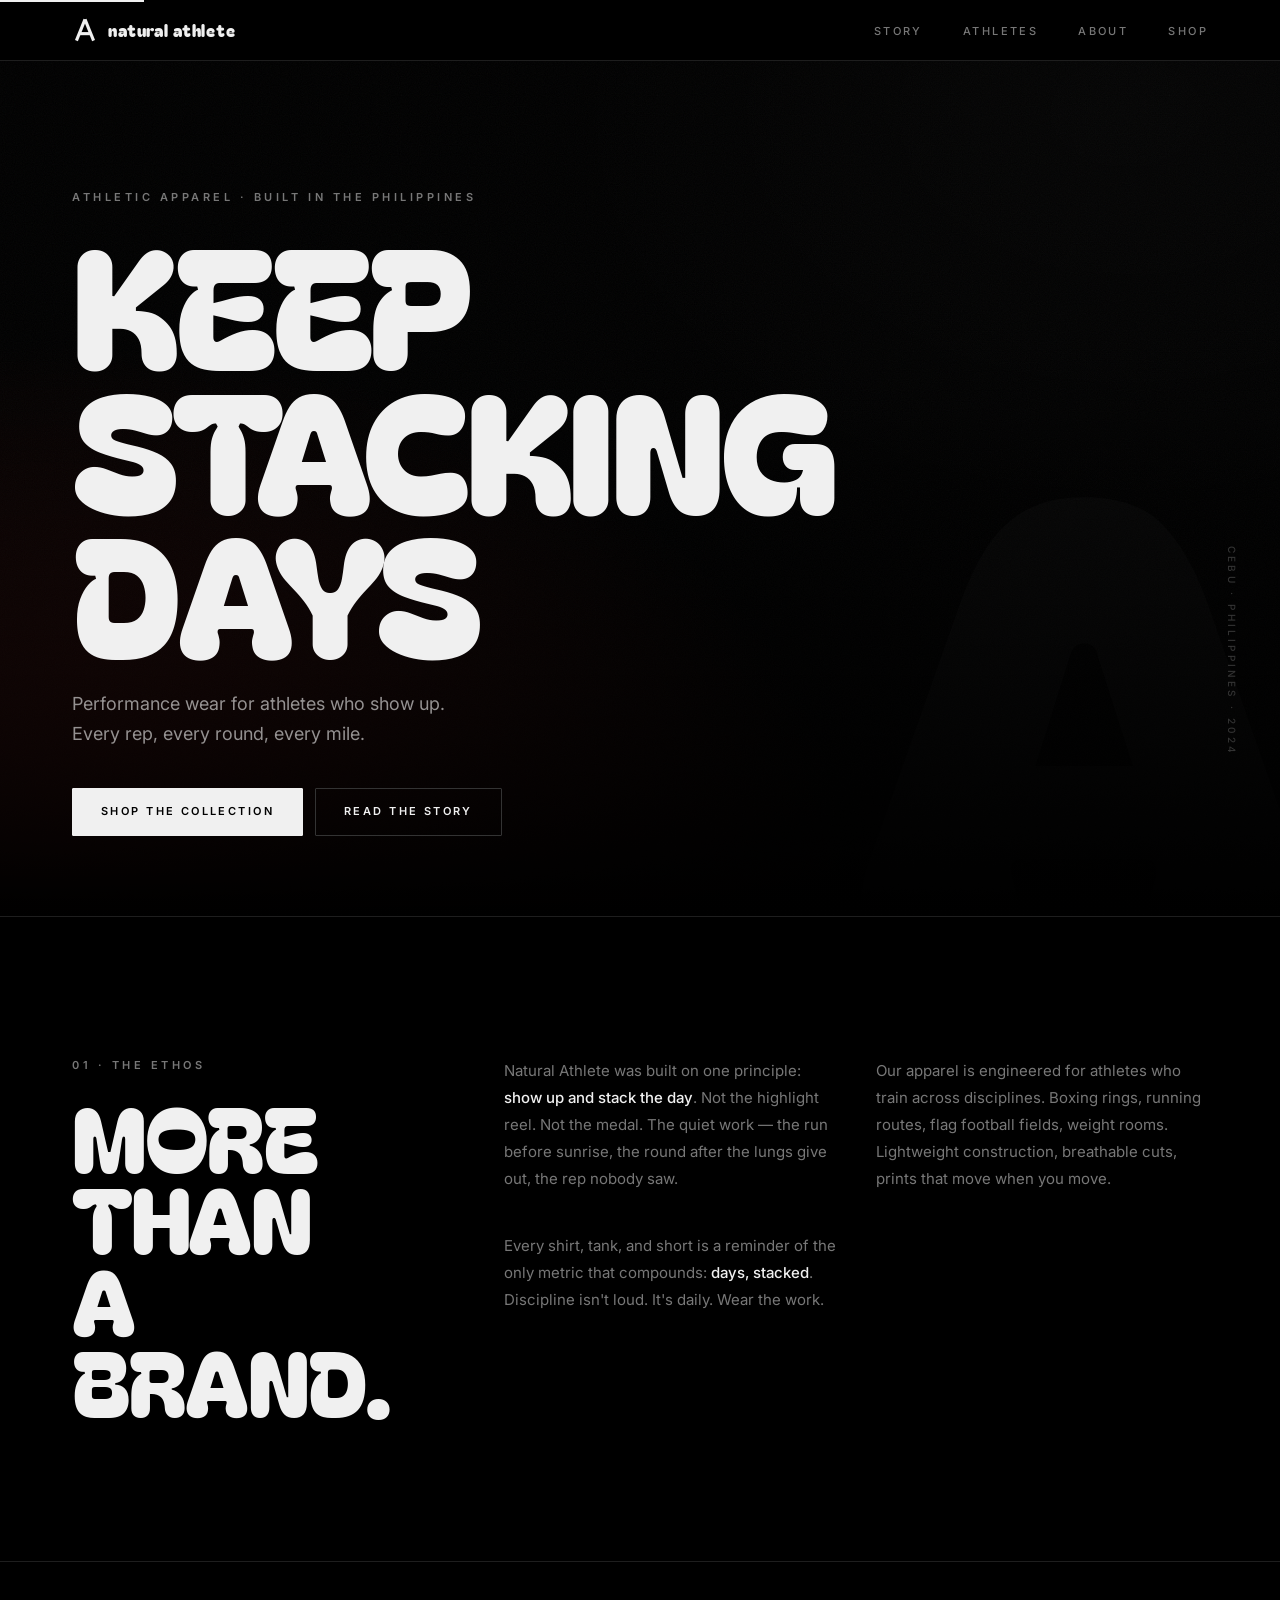
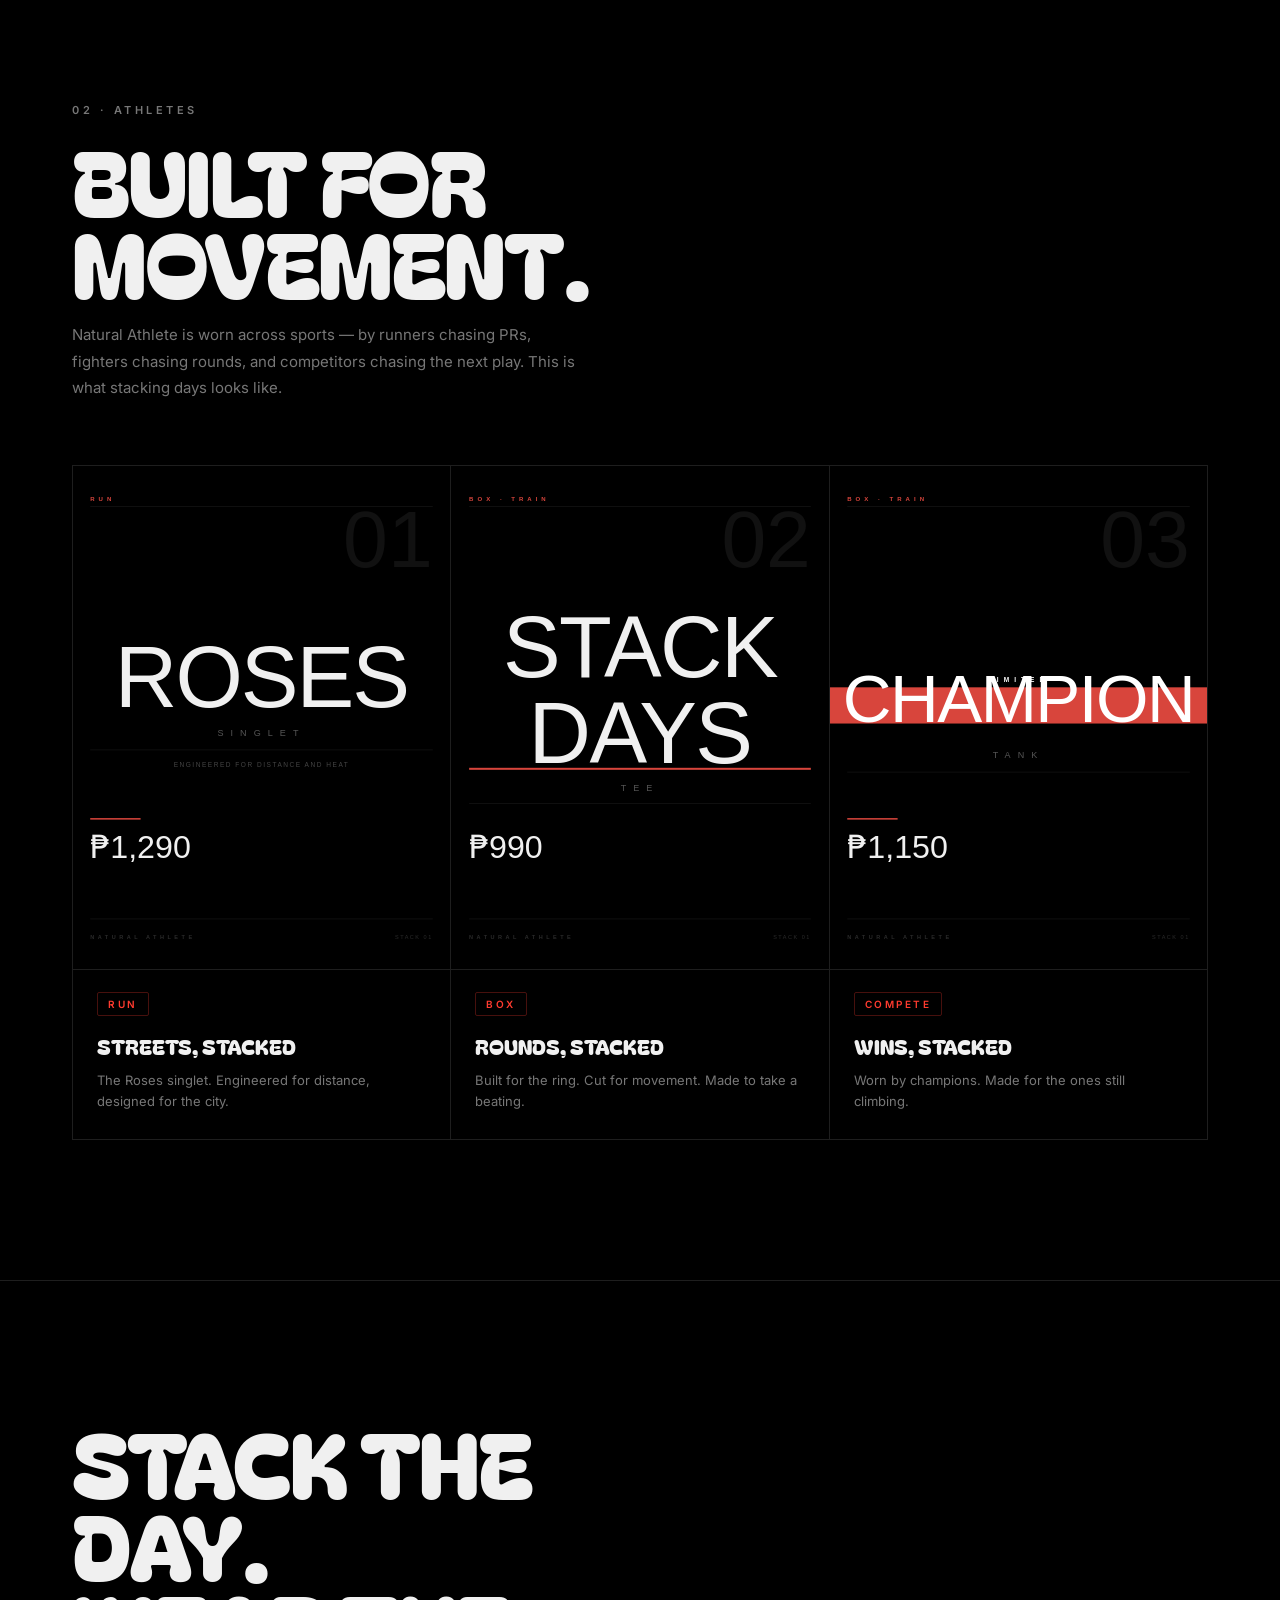
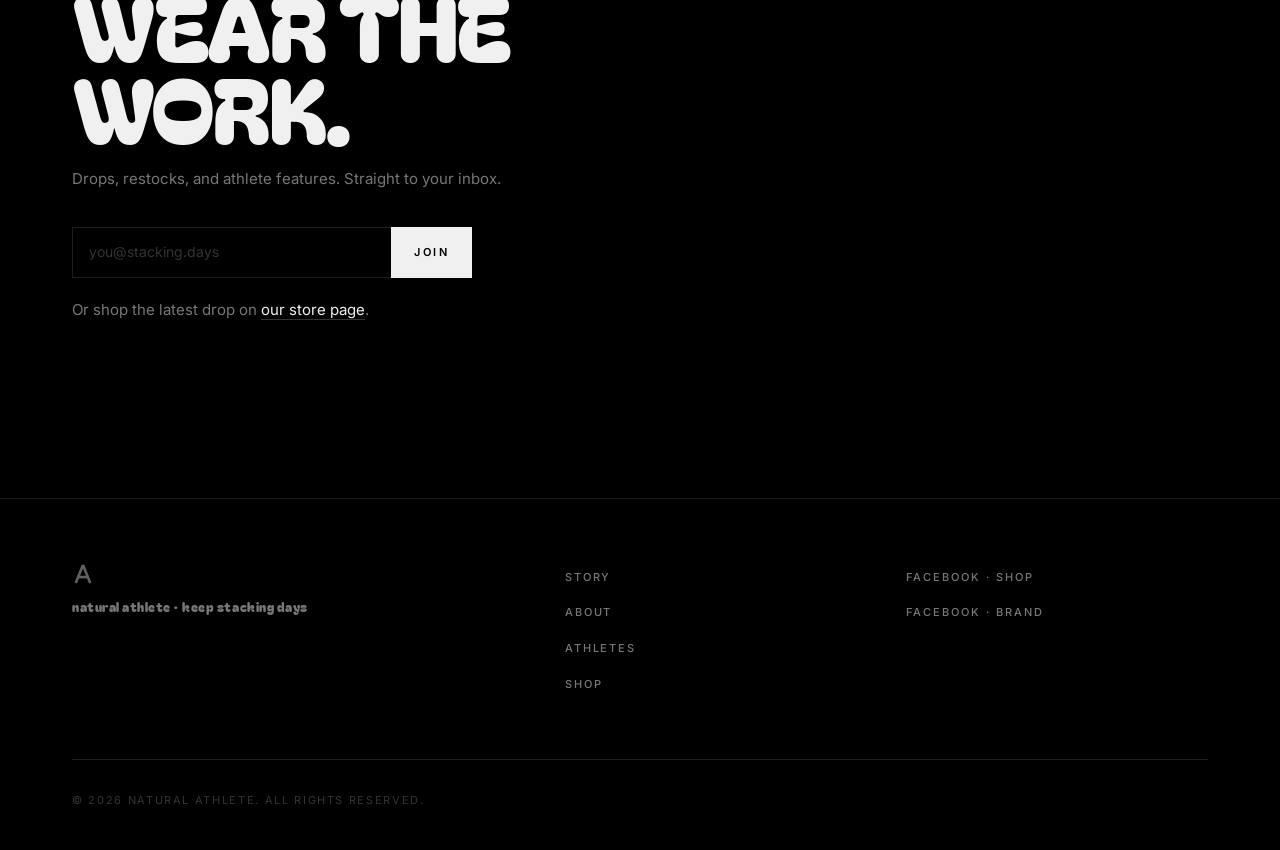
==== commit 170d925d: "Visual polish: CSS hero, entrance animation, stagger reveals, section numbers - Hero is now pure CSS" ====
--- a/index.html
+++ b/index.html
@@ -103,10 +103,9 @@
   <main id="main">
 
     <section class="hero" aria-labelledby="hero-heading">
-      <div class="hero-bg" aria-hidden="true">
-        <img src="assets/img/model-runner.svg" alt="" loading="eager" />
-      </div>
+      <div class="hero-mark" aria-hidden="true">A</div>
       <div class="container hero-inner">
+        <span class="hero-side" aria-hidden="true">Cebu · Philippines · 2024</span>
         <p class="eyebrow">Athletic Apparel · Built in the Philippines</p>
         <h1 id="hero-heading" class="display">
           KEEP<br/>STACKING<br/>DAYS
@@ -123,7 +122,7 @@
       <div class="container">
         <div class="story-inner">
           <div class="story-left">
-            <p class="eyebrow">The Ethos</p>
+            <p class="eyebrow">01 · The Ethos</p>
             <h2 id="story-heading" class="display-md">More than<br/>a brand.</h2>
           </div>
           <div class="story-right">
@@ -138,7 +137,7 @@
     <section id="athletes" class="athletes" aria-labelledby="athletes-heading">
       <div class="container">
         <div class="athletes-header">
-          <p class="eyebrow">Athletes</p>
+          <p class="eyebrow">02 · Athletes</p>
           <h2 id="athletes-heading" class="display-md">Built for<br/>movement.</h2>
           <p class="athletes-lede">Natural Athlete is worn across sports — by runners chasing PRs, fighters chasing rounds, and competitors chasing the next play. This is what stacking days looks like.</p>
         </div>
--- a/style.css
+++ b/style.css
@@ -166,17 +166,42 @@
 .hero {
   position: relative; min-height: 95vh;
   display: flex; align-items: flex-end; overflow: hidden;
-  background: radial-gradient(ellipse at 15% 75%, rgba(255,59,47,0.07) 0%, transparent 55%), #000;
-}
-.hero-bg { position: absolute; inset: 0; z-index: 0; }
-.hero-bg img { width: 100%; height: 100%; object-fit: cover; opacity: 0.38; }
+  background:
+    radial-gradient(ellipse at 4% 94%, rgba(255,59,47,0.16) 0%, transparent 46%),
+    radial-gradient(ellipse at 88% 6%,  rgba(255,255,255,0.015) 0%, transparent 38%),
+    #000;
+}
+/* Film grain */
+.hero::before {
+  content: ''; position: absolute; inset: 0; z-index: 1; pointer-events: none;
+  background-image: url("data:image/svg+xml,%3Csvg xmlns='http://www.w3.org/2000/svg' width='256' height='256'%3E%3Cfilter id='n'%3E%3CfeTurbulence type='fractalNoise' baseFrequency='0.9' numOctaves='4' stitchTiles='stitch'/%3E%3C/filter%3E%3Crect width='256' height='256' filter='url(%23n)'/%3E%3C/svg%3E");
+  opacity: 0.04;
+}
+/* Bottom gradient for text legibility */
 .hero::after {
-  content: ""; position: absolute; inset: 0; z-index: 1;
-  background: linear-gradient(to top, #000 0%, rgba(0,0,0,0.55) 40%, rgba(0,0,0,0.0) 100%);
+  content: ''; position: absolute; inset: 0; z-index: 2;
+  background: linear-gradient(to top, #000 0%, rgba(0,0,0,0.5) 28%, transparent 65%);
+}
+/* Giant watermark A */
+.hero-mark {
+  position: absolute; right: -0.04em; bottom: -0.08em; z-index: 1;
+  font-family: var(--font-display); font-weight: 400;
+  font-size: clamp(300px, 52vw, 700px);
+  line-height: 0.82; letter-spacing: -0.02em; text-transform: uppercase;
+  color: rgba(255,255,255,0.022);
+  pointer-events: none; user-select: none; aria-hidden: true;
 }
 .hero-inner {
-  position: relative; z-index: 2;
+  position: relative; z-index: 3;
   padding: 80px 32px; width: 100%;
+}
+/* Vertical editorial side label */
+.hero-side {
+  position: absolute; right: 0; bottom: 160px;
+  writing-mode: vertical-rl; text-orientation: mixed;
+  font-size: 10px; font-weight: 500; letter-spacing: 0.32em; text-transform: uppercase;
+  color: var(--faint);
+  pointer-events: none; user-select: none;
 }
 .hero h1 { margin: 14px 0 28px; }
 .hero-sub {
@@ -480,6 +505,7 @@
 }
 
 @media (max-width: 600px) {
+  .hero-side { display: none; }
   .container { padding: 0 20px; }
   .hero-inner { padding: 60px 20px; }
   .story, .athletes, .bio, .origin, .cta, .how { padding: 80px 0; }
@@ -492,6 +518,31 @@
   .footer-inner { grid-template-columns: 1fr; gap: 32px; }
 }
 
+/* ── Hero entrance animation ────────────────────────────── */
+@media (prefers-reduced-motion: no-preference) {
+  @keyframes hero-enter {
+    from { opacity: 0; transform: translateY(22px); }
+    to   { opacity: 1; transform: none; }
+  }
+  .hero-inner > * { animation: hero-enter 0.9s var(--ease) both; }
+  .hero-inner .eyebrow  { animation-delay: 0.05s; }
+  .hero-inner h1        { animation-delay: 0.22s; }
+  .hero-inner .hero-sub { animation-delay: 0.42s; }
+  .hero-inner .hero-cta { animation-delay: 0.58s; }
+  .hero-inner .hero-side { animation-delay: 0.72s; }
+}
+
+/* ── Staggered reveal delays ────────────────────────────── */
+.showcase .card:nth-child(2).reveal          { transition-delay: 90ms; }
+.showcase .card:nth-child(3).reveal          { transition-delay: 180ms; }
+.product-grid .product:nth-child(2).reveal   { transition-delay: 80ms; }
+.product-grid .product:nth-child(3).reveal   { transition-delay: 160ms; }
+.product-grid .product:nth-child(4).reveal   { transition-delay: 240ms; }
+.pillars .pillar:nth-child(2).reveal         { transition-delay: 90ms; }
+.pillars .pillar:nth-child(3).reveal         { transition-delay: 180ms; }
+.steps li:nth-child(2).reveal               { transition-delay: 90ms; }
+.steps li:nth-child(3).reveal               { transition-delay: 180ms; }
+
 /* ── Reduced motion ─────────────────────────────────────── */
 @media (prefers-reduced-motion: reduce) {
   .reveal { opacity: 1 !important; transform: none !important; transition: none !important; }
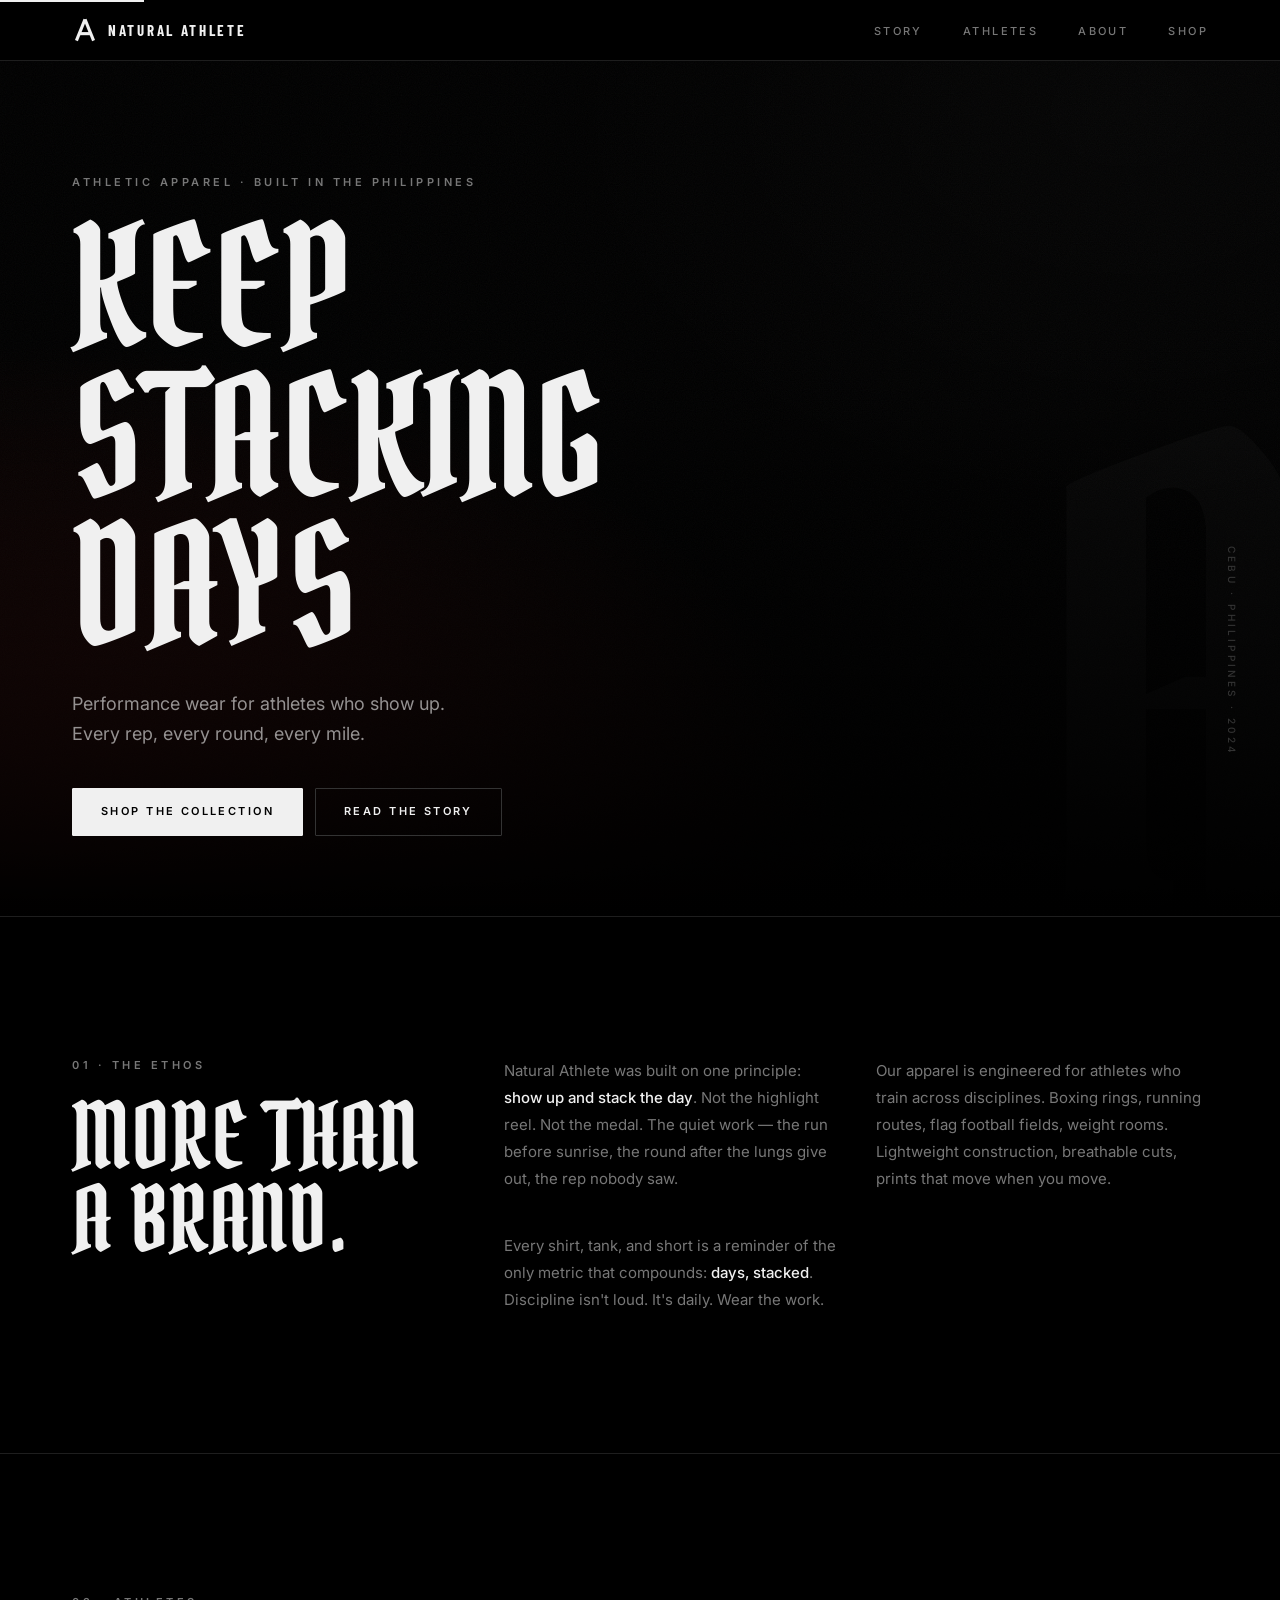
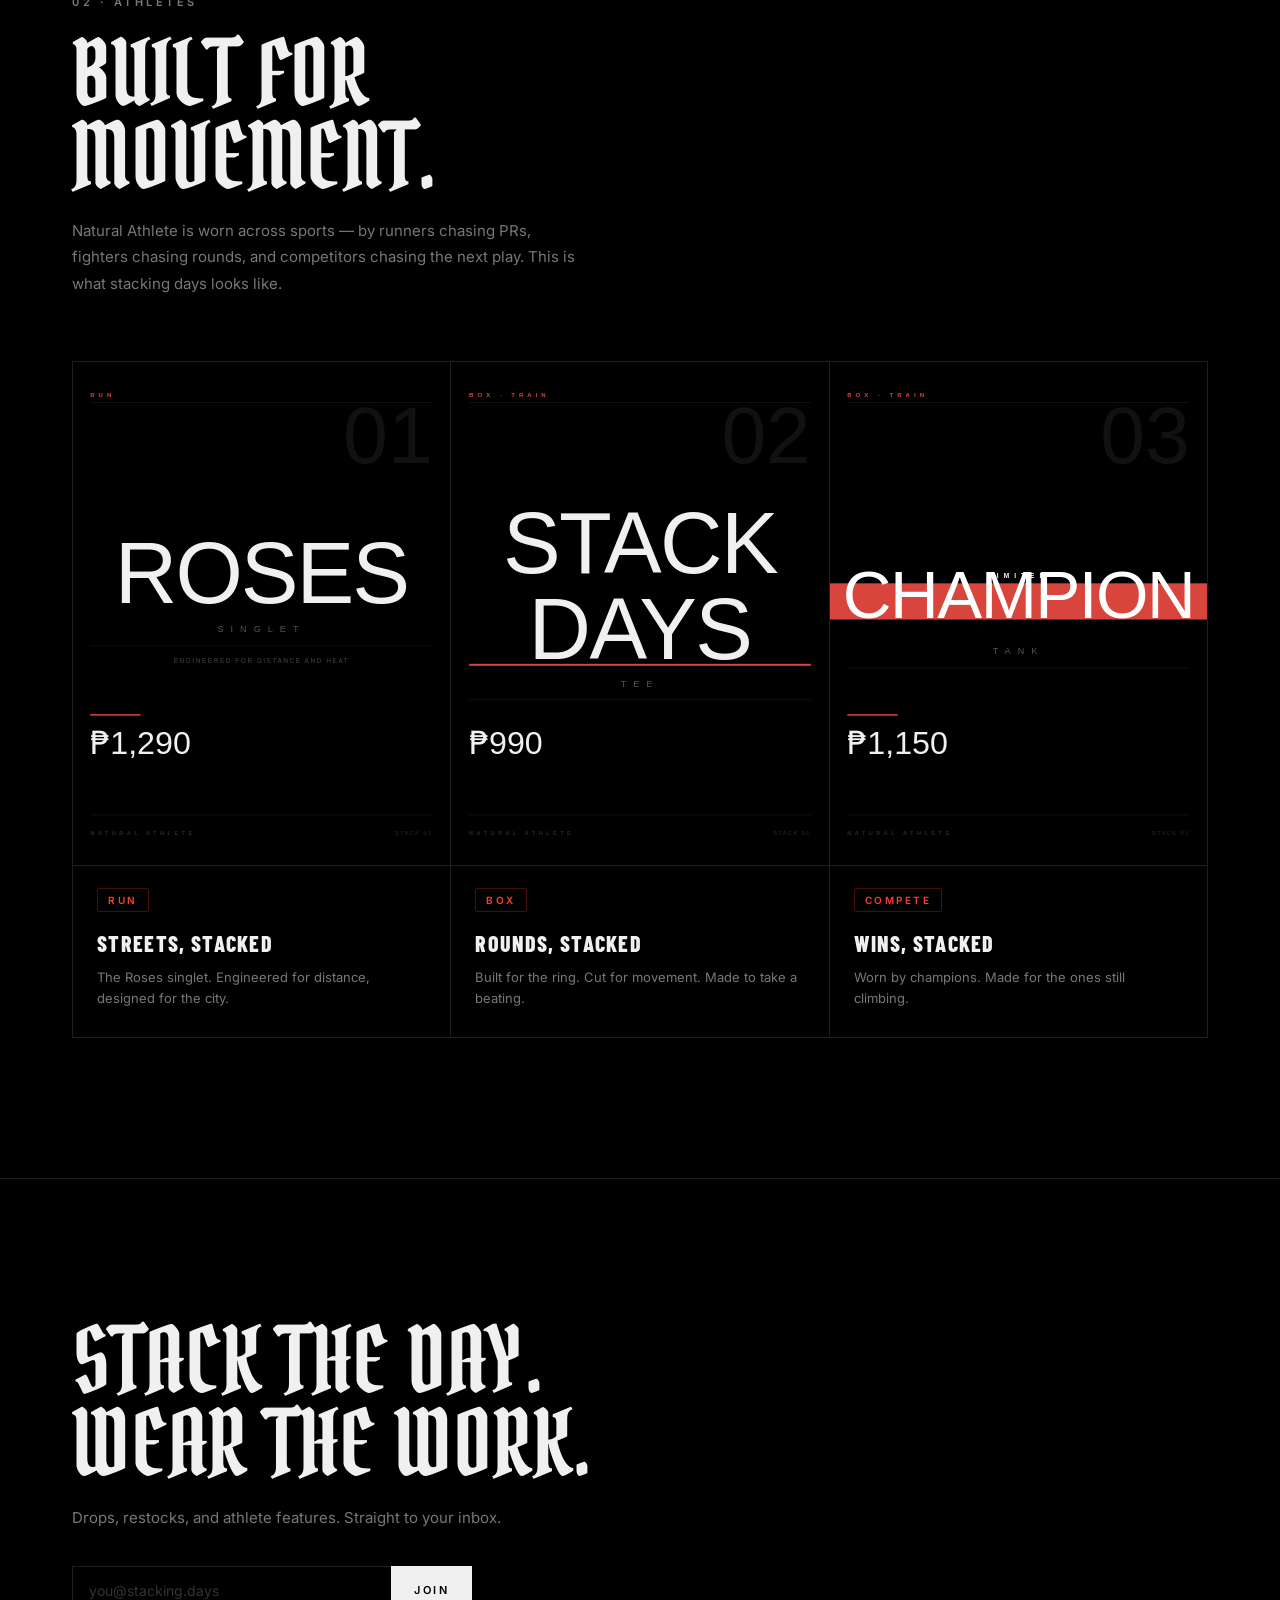
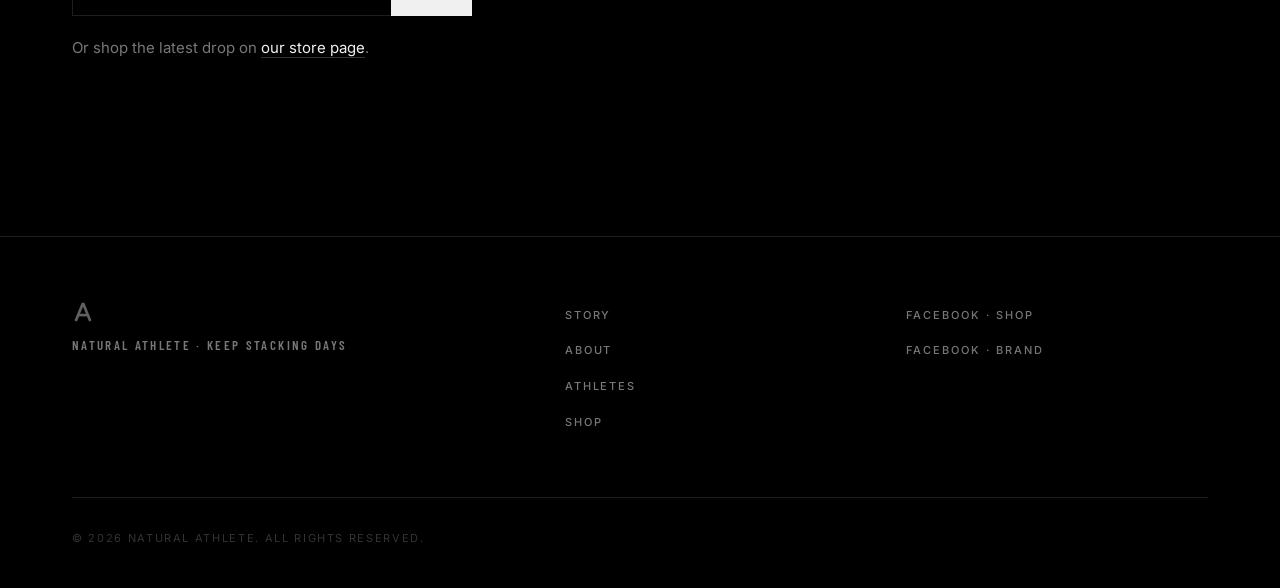
==== commit 0cab4550: "Replace fonts to match brand identity - Swap Bagel Fat One / Bowlby One SC for Pirata One (gothic bl" ====
--- a/index.html
+++ b/index.html
@@ -28,7 +28,7 @@
 
   <link rel="preconnect" href="https://fonts.googleapis.com" />
   <link rel="preconnect" href="https://fonts.gstatic.com" crossorigin />
-  <link href="https://fonts.googleapis.com/css2?family=Bagel+Fat+One&family=Bowlby+One+SC&family=Inter:wght@300;400;500;600;700;800&display=swap" rel="stylesheet" />
+  <link href="https://fonts.googleapis.com/css2?family=Pirata+One&family=Barlow+Condensed:wght@700;800&family=Inter:wght@300;400;500;600;700;800&display=swap" rel="stylesheet" />
 
   <link rel="stylesheet" href="style.css" />
 
--- a/style.css
+++ b/style.css
@@ -14,7 +14,8 @@
   --max:     1200px;
   --nav-h:   60px;
   --ease:    cubic-bezier(0.16, 1, 0.3, 1);
-  --font-display: "Bagel Fat One", "Bowlby One SC", "Impact", system-ui, sans-serif;
+  --font-display: "Pirata One", "Palatino Linotype", serif;
+  --font-ui:      "Barlow Condensed", "Impact", "Arial Narrow", sans-serif;
   --font-body:    "Inter", -apple-system, BlinkMacSystemFont, "Segoe UI", Roboto, sans-serif;
 }
 
@@ -72,8 +73,8 @@
   font-family: var(--font-display);
   font-weight: 400;
   font-size: clamp(64px, 13vw, 184px);
-  line-height: 0.87;
-  letter-spacing: -0.03em;
+  line-height: 0.9;
+  letter-spacing: 0.01em;
   text-transform: uppercase;
 }
 
@@ -81,8 +82,8 @@
   font-family: var(--font-display);
   font-weight: 400;
   font-size: clamp(44px, 7vw, 100px);
-  line-height: 0.91;
-  letter-spacing: -0.02em;
+  line-height: 0.93;
+  letter-spacing: 0.01em;
   text-transform: uppercase;
 }
 
@@ -135,8 +136,8 @@
 .brand { display: flex; align-items: center; gap: 10px; }
 .brand img { width: 26px; height: 26px; }
 .brand-name {
-  font-family: var(--font-display);
-  font-size: 17px; letter-spacing: 0.05em; text-transform: lowercase;
+  font-family: var(--font-ui);
+  font-size: 15px; font-weight: 700; letter-spacing: 0.18em; text-transform: uppercase;
 }
 
 .nav-links { list-style: none; display: flex; gap: 40px; }
@@ -240,8 +241,8 @@
 .card:hover .card-img img { transform: scale(1.04); filter: grayscale(0%); }
 .card-meta { padding: 20px 24px 28px; border-top: 1px solid var(--line); }
 .card-meta h3 {
-  font-family: var(--font-display); font-weight: 400;
-  font-size: 21px; text-transform: uppercase; margin-bottom: 6px;
+  font-family: var(--font-ui); font-weight: 800;
+  font-size: 22px; letter-spacing: 0.06em; text-transform: uppercase; margin-bottom: 6px;
 }
 .card-meta p { color: var(--muted); font-size: 13px; line-height: 1.6; }
 
@@ -269,8 +270,8 @@
 }
 .pillar { padding: 40px 32px; background: var(--bg); }
 .pillar h3 {
-  font-family: var(--font-display); font-weight: 400;
-  font-size: 28px; text-transform: uppercase; margin-bottom: 12px;
+  font-family: var(--font-ui); font-weight: 800;
+  font-size: 28px; letter-spacing: 0.08em; text-transform: uppercase; margin-bottom: 12px;
 }
 .pillar p { color: var(--muted); font-size: 14px; line-height: 1.7; }
 
@@ -345,15 +346,15 @@
 .placeholder-mark span { font-size: 10px; letter-spacing: 0.3em; text-transform: uppercase; color: var(--muted); font-weight: 600; }
 .product-meta { padding: 24px 28px 32px; border-top: 1px solid var(--line); }
 .product-meta h3 {
-  font-family: var(--font-display); font-weight: 400;
-  font-size: 22px; text-transform: uppercase; margin-bottom: 6px;
+  font-family: var(--font-ui); font-weight: 800;
+  font-size: 23px; letter-spacing: 0.06em; text-transform: uppercase; margin-bottom: 6px;
 }
 .product-meta p { color: var(--muted); font-size: 13px; margin-bottom: 24px; line-height: 1.65; }
 .product-foot {
   display: flex; align-items: center; justify-content: space-between;
   padding-top: 16px; border-top: 1px solid var(--line);
 }
-.price { font-family: var(--font-display); font-size: 20px; }
+.price { font-family: var(--font-ui); font-weight: 800; font-size: 20px; letter-spacing: 0.04em; }
 .cta-arrow {
   font-size: 11px; font-weight: 600; letter-spacing: 0.2em; text-transform: uppercase;
   color: var(--faint); transition: color .2s;
@@ -373,13 +374,13 @@
 .steps li { padding: 40px 32px; background: var(--bg); }
 .step-num {
   display: block;
-  font-family: var(--font-display);
+  font-family: var(--font-ui); font-weight: 800;
   font-size: 52px; color: var(--faint);
-  margin-bottom: 20px; line-height: 1;
+  margin-bottom: 20px; line-height: 1; letter-spacing: 0.04em;
 }
 .steps h3 {
-  font-family: var(--font-display); font-weight: 400;
-  font-size: 19px; text-transform: uppercase; margin-bottom: 10px;
+  font-family: var(--font-ui); font-weight: 800;
+  font-size: 19px; letter-spacing: 0.1em; text-transform: uppercase; margin-bottom: 10px;
 }
 .steps p { color: var(--muted); font-size: 14px; line-height: 1.7; }
 .how-cta { display: flex; gap: 12px; flex-wrap: wrap; }
@@ -417,8 +418,8 @@
 .footer-inner { display: grid; grid-template-columns: 1.5fr 1fr 1fr; gap: 40px; align-items: start; }
 .footer-brand img { width: 22px; height: 22px; margin-bottom: 12px; opacity: 0.4; }
 .footer-tag {
-  font-family: var(--font-display); font-size: 13px;
-  text-transform: lowercase; letter-spacing: 0.04em; color: var(--muted);
+  font-family: var(--font-ui); font-size: 13px; font-weight: 600;
+  text-transform: uppercase; letter-spacing: 0.18em; color: var(--muted);
 }
 .footer-links, .socials { list-style: none; display: flex; flex-direction: column; gap: 10px; }
 .footer-links a, .socials a {
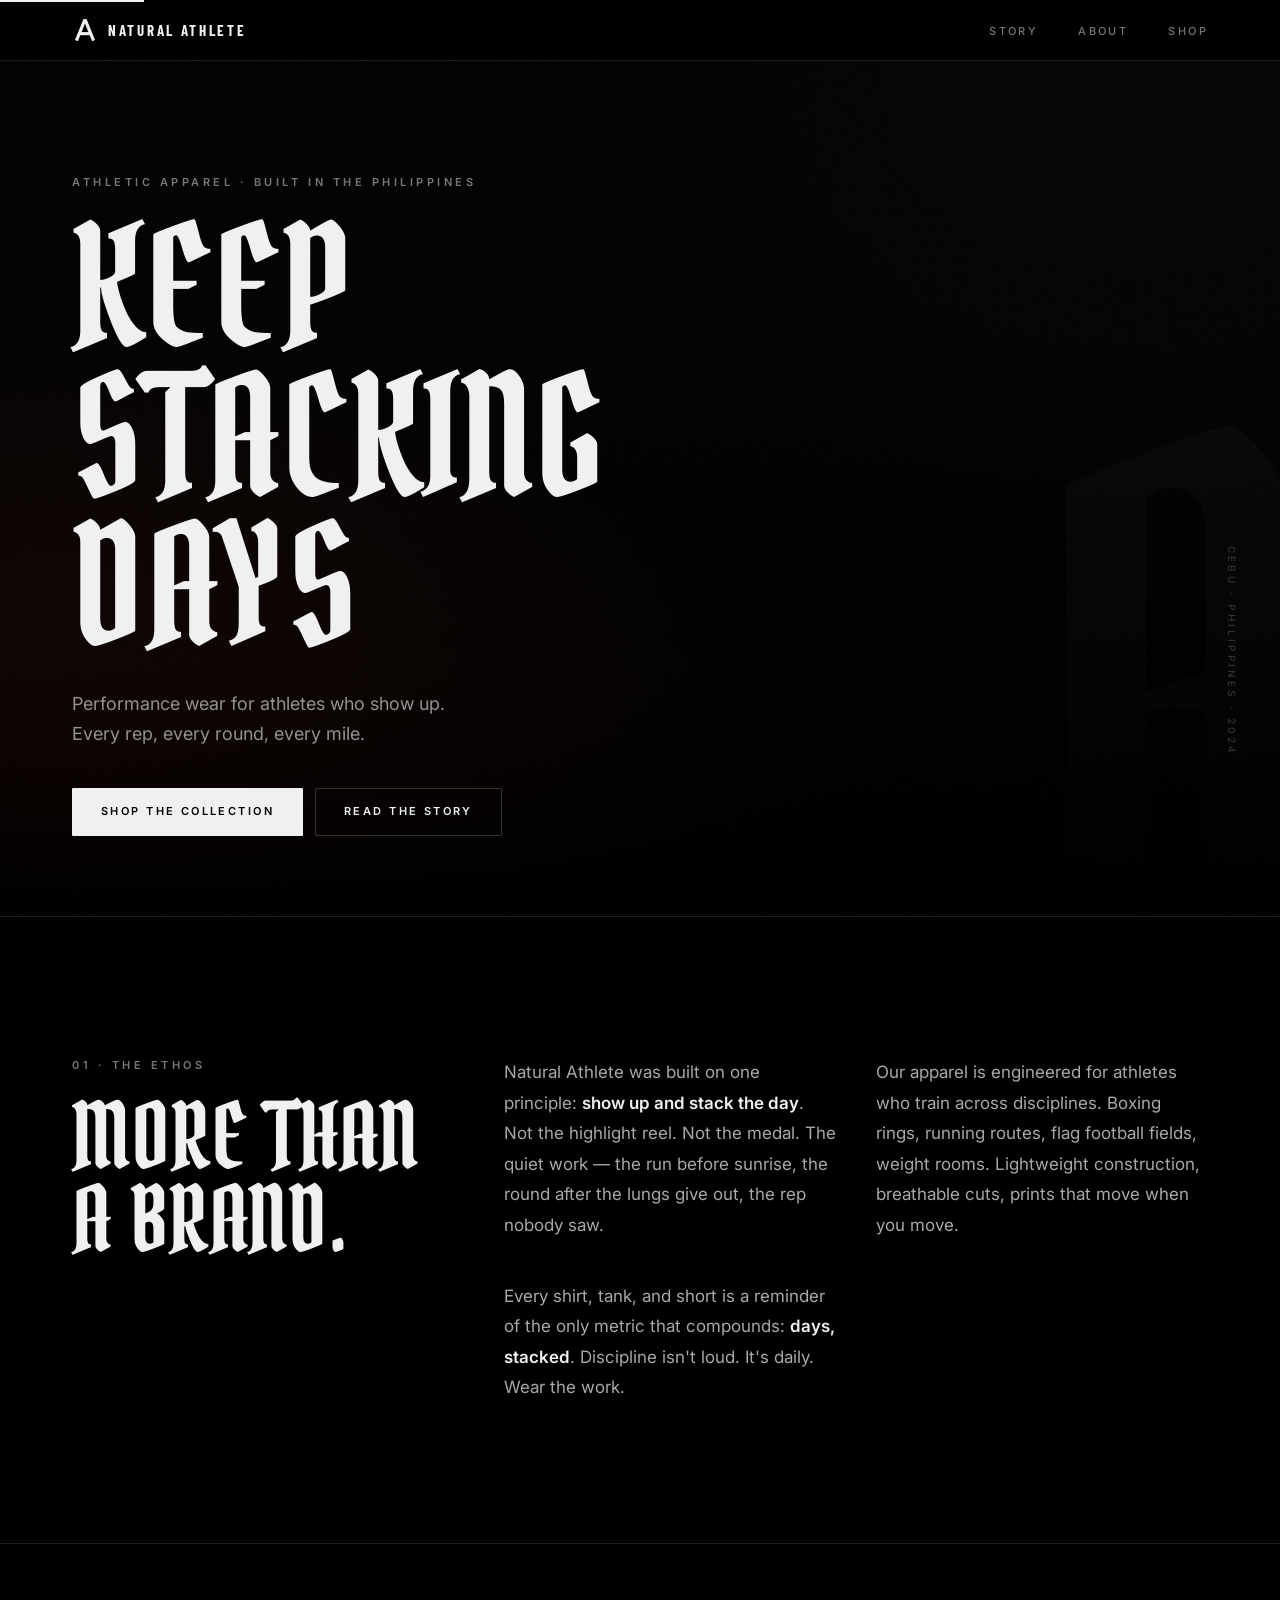
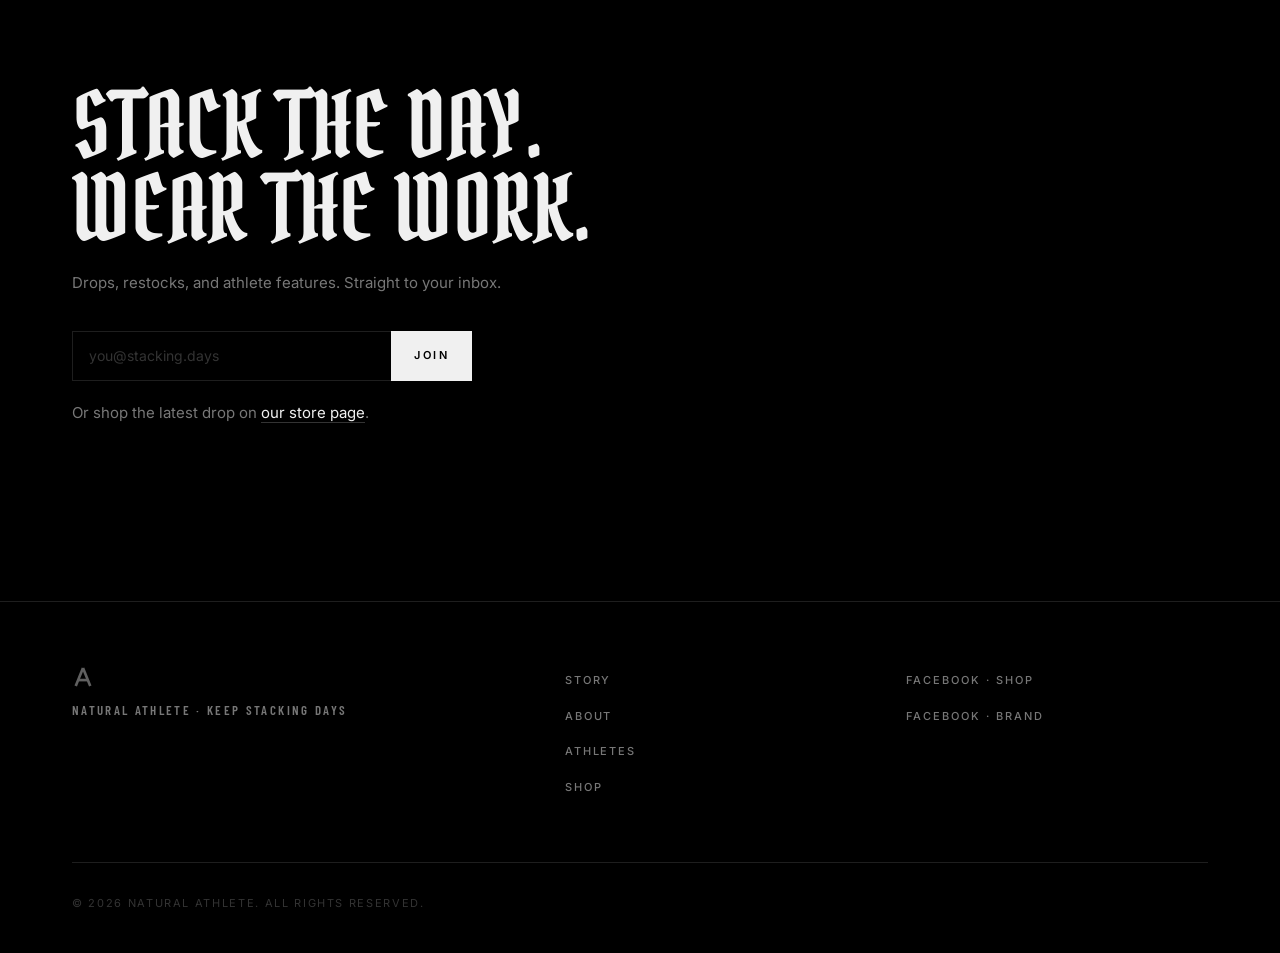
==== commit f56a7ae6: "Remove athletes section; replace shop content with work-in-progress state" ====
--- a/index.html
+++ b/index.html
@@ -83,7 +83,6 @@
         </a>
         <ul class="nav-links">
           <li><a href="#story">Story</a></li>
-          <li><a href="#athletes">Athletes</a></li>
           <li><a href="about.html">About</a></li>
           <li><a href="shop.html">Shop</a></li>
         </ul>
@@ -93,7 +92,6 @@
       </div>
       <div class="nav-mobile" hidden>
         <a href="#story">Story</a>
-        <a href="#athletes">Athletes</a>
         <a href="about.html">About</a>
         <a href="shop.html">Shop</a>
       </div>
@@ -134,50 +132,6 @@
       </div>
     </section>
 
-    <section id="athletes" class="athletes" aria-labelledby="athletes-heading">
-      <div class="container">
-        <div class="athletes-header">
-          <p class="eyebrow">02 · Athletes</p>
-          <h2 id="athletes-heading" class="display-md">Built for<br/>movement.</h2>
-          <p class="athletes-lede">Natural Athlete is worn across sports — by runners chasing PRs, fighters chasing rounds, and competitors chasing the next play. This is what stacking days looks like.</p>
-        </div>
-
-        <div class="showcase">
-          <article class="card">
-            <div class="card-img">
-              <img src="assets/img/model-runner.svg" alt="Natural Athlete runner sprinting through a neon-lit city street wearing the Roses singlet" loading="lazy" width="800" height="600" />
-            </div>
-            <div class="card-meta">
-              <span class="tag">Run</span>
-              <h3>Streets, Stacked</h3>
-              <p>The Roses singlet. Engineered for distance, designed for the city.</p>
-            </div>
-          </article>
-
-          <article class="card">
-            <div class="card-img">
-              <img src="assets/img/model-boxer.svg" alt="Boxer training in the ring throwing a jab while wearing a Natural Athlete performance tee" loading="lazy" width="800" height="600" />
-            </div>
-            <div class="card-meta">
-              <span class="tag">Box</span>
-              <h3>Rounds, Stacked</h3>
-              <p>Built for the ring. Cut for movement. Made to take a beating.</p>
-            </div>
-          </article>
-
-          <article class="card">
-            <div class="card-img">
-              <img src="assets/img/model-champion.svg" alt="Filipino boxing champion holding a championship belt overhead with arms raised in victory" loading="lazy" width="800" height="600" />
-            </div>
-            <div class="card-meta">
-              <span class="tag">Compete</span>
-              <h3>Wins, Stacked</h3>
-              <p>Worn by champions. Made for the ones still climbing.</p>
-            </div>
-          </article>
-        </div>
-      </div>
-    </section>
 
     <section id="shop" class="cta" aria-labelledby="cta-heading">
       <div class="container">
--- a/style.css
+++ b/style.css
@@ -217,8 +217,8 @@
   display: grid; grid-template-columns: 1fr 2fr; gap: 80px; align-items: start;
 }
 .story-right { display: grid; grid-template-columns: 1fr 1fr; gap: 40px; }
-.story-right p { font-size: 15px; color: var(--muted); line-height: 1.8; }
-.story-right p strong { color: var(--fg); font-weight: 500; }
+.story-right p { font-size: 17px; color: #a8a8a8; line-height: 1.8; }
+.story-right p strong { color: var(--fg); font-weight: 600; }
 
 /* ── Athletes ───────────────────────────────────────────── */
 .athletes { padding: 140px 0; border-top: 1px solid var(--line); }
@@ -232,19 +232,20 @@
   border: 1px solid var(--line);
 }
 .card { background: var(--bg); overflow: hidden; }
-.card-img { aspect-ratio: 3 / 4; overflow: hidden; }
+.card-img { display: none; }
+.card-img-on .card-img { display: block; aspect-ratio: 3 / 4; overflow: hidden; }
 .card-img img {
   width: 100%; height: 100%; object-fit: cover;
   transition: transform .9s var(--ease), filter .4s;
   filter: grayscale(25%);
 }
 .card:hover .card-img img { transform: scale(1.04); filter: grayscale(0%); }
-.card-meta { padding: 20px 24px 28px; border-top: 1px solid var(--line); }
+.card-meta { padding: 36px 28px 40px; }
 .card-meta h3 {
   font-family: var(--font-ui); font-weight: 800;
   font-size: 22px; letter-spacing: 0.06em; text-transform: uppercase; margin-bottom: 6px;
 }
-.card-meta p { color: var(--muted); font-size: 13px; line-height: 1.6; }
+.card-meta p { color: #a8a8a8; font-size: 15px; line-height: 1.65; }
 
 /* ── About ──────────────────────────────────────────────── */
 .about-hero { padding: 100px 0; border-top: 1px solid var(--line); }
@@ -259,8 +260,8 @@
 
 .bio { padding: 120px 0; border-top: 1px solid var(--line); }
 .bio h2 { margin-bottom: 56px; }
-.bio-block p { font-size: 16px; color: var(--muted); margin-bottom: 28px; max-width: 64ch; line-height: 1.8; }
-.bio-block p strong { color: var(--fg); font-weight: 500; }
+.bio-block p { font-size: 18px; color: #a8a8a8; margin-bottom: 28px; max-width: 64ch; line-height: 1.8; }
+.bio-block p strong { color: var(--fg); font-weight: 600; }
 .bio-block p em { font-style: normal; color: var(--fg); }
 
 .pillars {
@@ -273,11 +274,11 @@
   font-family: var(--font-ui); font-weight: 800;
   font-size: 28px; letter-spacing: 0.08em; text-transform: uppercase; margin-bottom: 12px;
 }
-.pillar p { color: var(--muted); font-size: 14px; line-height: 1.7; }
+.pillar p { color: #a8a8a8; font-size: 16px; line-height: 1.7; }
 
 .origin { padding: 120px 0; border-top: 1px solid var(--line); }
 .origin h2 { margin: 12px 0 40px; }
-.origin p { font-size: 16px; color: var(--muted); margin-bottom: 20px; max-width: 64ch; line-height: 1.8; }
+.origin p { font-size: 18px; color: #a8a8a8; margin-bottom: 20px; max-width: 64ch; line-height: 1.8; }
 
 /* ── Shop Hero ──────────────────────────────────────────── */
 .shop-hero { padding: 120px 0 80px; border-top: 1px solid var(--line); }
@@ -293,6 +294,12 @@
 }
 .shop-hero-meta strong { color: var(--muted); font-weight: 500; }
 
+/* ── Shop WIP ───────────────────────────────────────────── */
+.shop-wip { padding: 140px 0 160px; border-top: 1px solid var(--line); }
+.shop-wip-inner { max-width: 600px; }
+.shop-wip h2 { margin: 12px 0 28px; }
+.shop-wip-body { font-size: 18px; color: #a8a8a8; line-height: 1.75; margin-bottom: 40px; max-width: 46ch; }
+
 /* ── Filters ────────────────────────────────────────────── */
 .filters {
   padding: 16px 0;
@@ -325,7 +332,9 @@
 .product { background: var(--bg); overflow: hidden; }
 .product.is-hidden { display: none; }
 .product-link { display: block; color: var(--fg); }
-.product-img {
+.product-img { display: none; }
+.product-img-on .product-img {
+  display: block;
   position: relative; aspect-ratio: 3 / 4; overflow: hidden;
   background: var(--surface);
 }
@@ -344,12 +353,12 @@
 .product-img--placeholder { display: flex; align-items: center; justify-content: center; }
 .placeholder-mark { display: flex; flex-direction: column; align-items: center; gap: 12px; opacity: 0.25; }
 .placeholder-mark span { font-size: 10px; letter-spacing: 0.3em; text-transform: uppercase; color: var(--muted); font-weight: 600; }
-.product-meta { padding: 24px 28px 32px; border-top: 1px solid var(--line); }
+.product-meta { padding: 36px 28px 40px; }
 .product-meta h3 {
   font-family: var(--font-ui); font-weight: 800;
   font-size: 23px; letter-spacing: 0.06em; text-transform: uppercase; margin-bottom: 6px;
 }
-.product-meta p { color: var(--muted); font-size: 13px; margin-bottom: 24px; line-height: 1.65; }
+.product-meta p { color: #a8a8a8; font-size: 15px; margin-bottom: 24px; line-height: 1.65; }
 .product-foot {
   display: flex; align-items: center; justify-content: space-between;
   padding-top: 16px; border-top: 1px solid var(--line);
@@ -382,7 +391,7 @@
   font-family: var(--font-ui); font-weight: 800;
   font-size: 19px; letter-spacing: 0.1em; text-transform: uppercase; margin-bottom: 10px;
 }
-.steps p { color: var(--muted); font-size: 14px; line-height: 1.7; }
+.steps p { color: #a8a8a8; font-size: 16px; line-height: 1.7; }
 .how-cta { display: flex; gap: 12px; flex-wrap: wrap; }
 
 /* ── CTA / Signup ───────────────────────────────────────── */
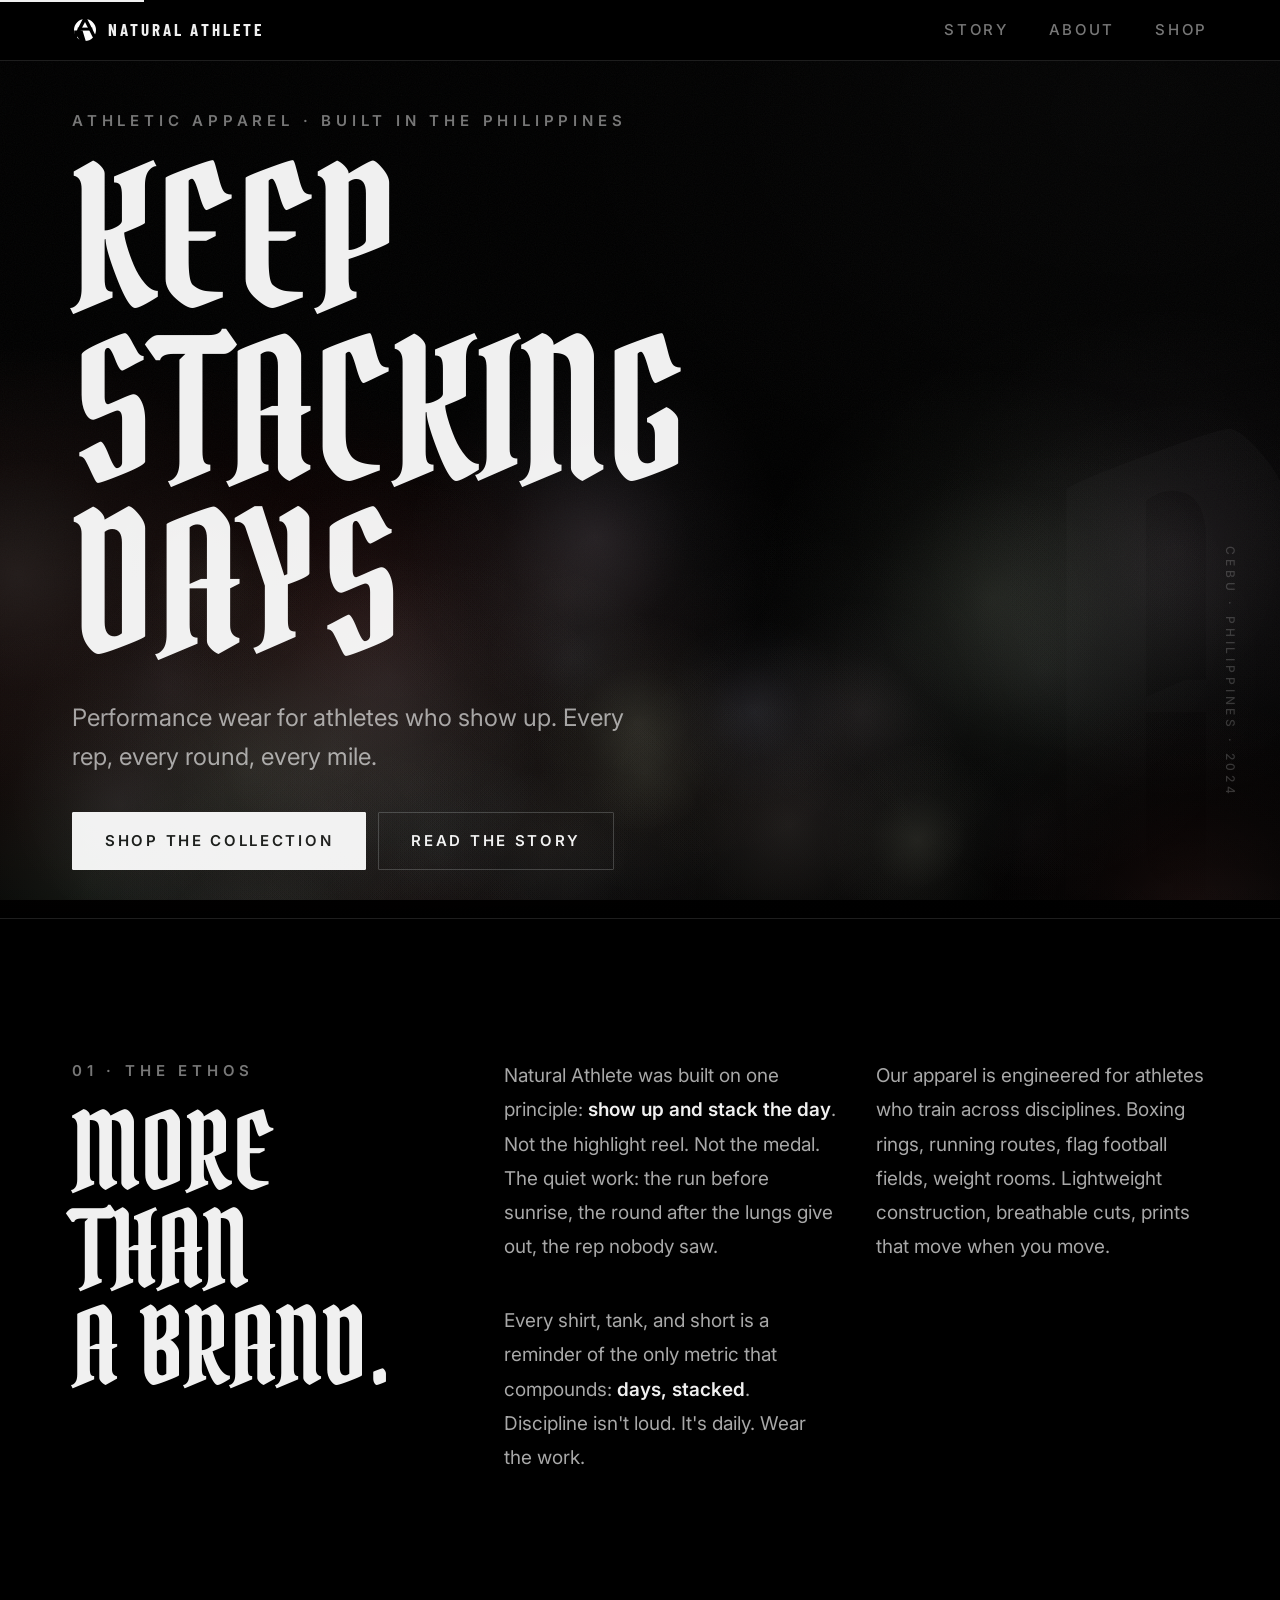
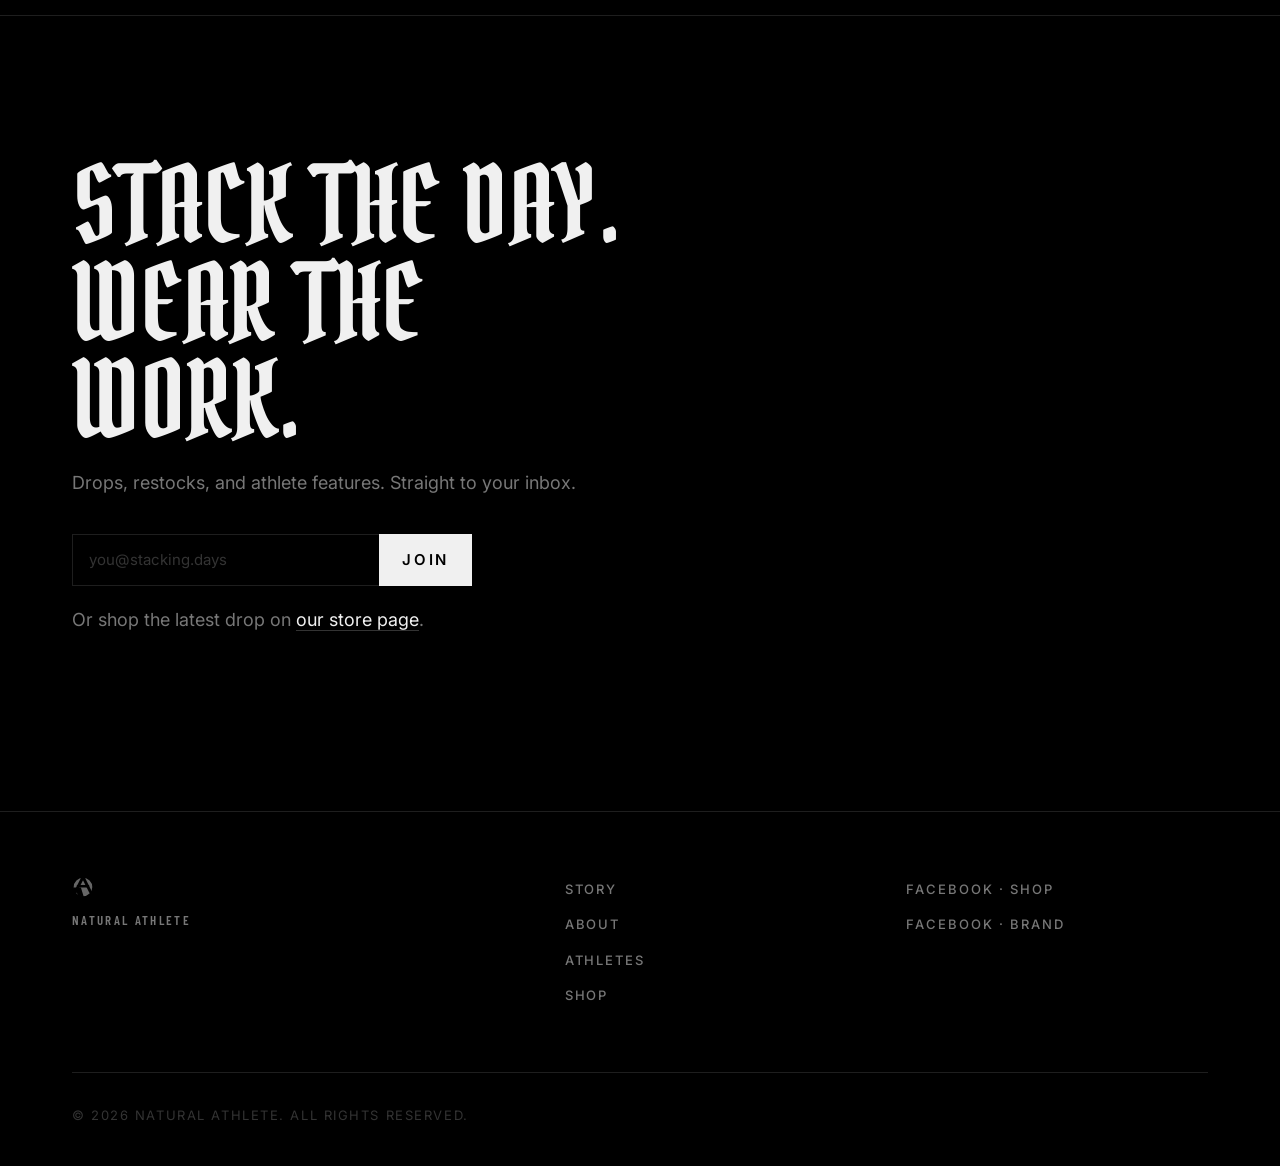
==== commit ef3cebf1: "Remove keep stacking days from footers, strip em dashes from body text Footer tag reduced to 'natura" ====
--- a/index.html
+++ b/index.html
@@ -124,7 +124,7 @@
             <h2 id="story-heading" class="display-md">More than<br/>a brand.</h2>
           </div>
           <div class="story-right">
-            <p>Natural Athlete was built on one principle: <strong>show up and stack the day</strong>. Not the highlight reel. Not the medal. The quiet work — the run before sunrise, the round after the lungs give out, the rep nobody saw.</p>
+            <p>Natural Athlete was built on one principle: <strong>show up and stack the day</strong>. Not the highlight reel. Not the medal. The quiet work: the run before sunrise, the round after the lungs give out, the rep nobody saw.</p>
             <p>Our apparel is engineered for athletes who train across disciplines. Boxing rings, running routes, flag football fields, weight rooms. Lightweight construction, breathable cuts, prints that move when you move.</p>
             <p>Every shirt, tank, and short is a reminder of the only metric that compounds: <strong>days, stacked</strong>. Discipline isn't loud. It's daily. Wear the work.</p>
           </div>
@@ -154,7 +154,7 @@
     <div class="container footer-inner">
       <div class="footer-brand">
         <img src="assets/img/logo-a.svg" alt="" width="40" height="40" aria-hidden="true" />
-        <p class="footer-tag">natural athlete · keep stacking days</p>
+        <p class="footer-tag">natural athlete</p>
       </div>
       <nav aria-label="Footer">
         <ul class="footer-links">
--- a/style.css
+++ b/style.css
@@ -19,6 +19,13 @@
   --font-body:    "Inter", -apple-system, BlinkMacSystemFont, "Segoe UI", Roboto, sans-serif;
 }
 
+/* ── Smoke canvas ───────────────────────────────────────── */
+.smoke-bg {
+  position: fixed; inset: 0; z-index: 9999;
+  pointer-events: none;
+  mix-blend-mode: screen;
+}
+
 /* ── Reset ──────────────────────────────────────────────── */
 *, *::before, *::after { box-sizing: border-box; margin: 0; padding: 0; }
 html { scroll-behavior: smooth; -webkit-text-size-adjust: 100%; }
@@ -61,7 +68,7 @@
 
 /* ── Typography ─────────────────────────────────────────── */
 .eyebrow {
-  font-size: 11px;
+  font-size: 15px;
   font-weight: 600;
   letter-spacing: 0.32em;
   text-transform: uppercase;
@@ -72,7 +79,7 @@
 .display {
   font-family: var(--font-display);
   font-weight: 400;
-  font-size: clamp(64px, 13vw, 184px);
+  font-size: clamp(76px, 15vw, 220px);
   line-height: 0.9;
   letter-spacing: 0.01em;
   text-transform: uppercase;
@@ -81,17 +88,17 @@
 .display-md {
   font-family: var(--font-display);
   font-weight: 400;
-  font-size: clamp(44px, 7vw, 100px);
+  font-size: clamp(52px, 8.2vw, 120px);
   line-height: 0.93;
   letter-spacing: 0.01em;
   text-transform: uppercase;
 }
 
 .lede {
-  font-size: clamp(16px, 1.8vw, 20px);
+  font-size: clamp(20px, 2.2vw, 26px);
   color: var(--muted);
   max-width: 52ch;
-  line-height: 1.7;
+  line-height: 1.65;
 }
 
 /* ── Tags ───────────────────────────────────────────────── */
@@ -109,8 +116,8 @@
 /* ── Buttons ────────────────────────────────────────────── */
 .btn {
   display: inline-flex; align-items: center; gap: 8px;
-  padding: 14px 28px;
-  font-size: 11px; font-weight: 600; letter-spacing: 0.22em; text-transform: uppercase;
+  padding: 16px 32px;
+  font-size: 15px; font-weight: 600; letter-spacing: 0.18em; text-transform: uppercase;
   border-radius: 1px;
   transition: background .2s, color .2s, border-color .2s;
   cursor: pointer; border: 1px solid transparent;
@@ -137,12 +144,12 @@
 .brand img { width: 26px; height: 26px; }
 .brand-name {
   font-family: var(--font-ui);
-  font-size: 15px; font-weight: 700; letter-spacing: 0.18em; text-transform: uppercase;
+  font-size: 17px; font-weight: 700; letter-spacing: 0.18em; text-transform: uppercase;
 }
 
 .nav-links { list-style: none; display: flex; gap: 40px; }
 .nav-links a {
-  font-size: 11px; font-weight: 500; letter-spacing: 0.22em; text-transform: uppercase;
+  font-size: 15px; font-weight: 500; letter-spacing: 0.18em; text-transform: uppercase;
   color: var(--muted); transition: color .2s;
 }
 .nav-links a:hover { color: var(--fg); }
@@ -156,7 +163,7 @@
 
 .nav-mobile { display: none; flex-direction: column; border-top: 1px solid var(--line); }
 .nav-mobile a {
-  font-size: 12px; font-weight: 500; letter-spacing: 0.2em; text-transform: uppercase;
+  font-size: 14px; font-weight: 500; letter-spacing: 0.18em; text-transform: uppercase;
   color: var(--muted); padding: 16px 32px; border-bottom: 1px solid var(--line);
   transition: color .2s;
 }
@@ -165,8 +172,8 @@
 
 /* ── Hero ───────────────────────────────────────────────── */
 .hero {
-  position: relative; min-height: 95vh;
-  display: flex; align-items: flex-end; overflow: hidden;
+  position: relative; min-height: 72vh;
+  display: flex; align-items: center; overflow: hidden;
   background:
     radial-gradient(ellipse at 4% 94%, rgba(255,59,47,0.16) 0%, transparent 46%),
     radial-gradient(ellipse at 88% 6%,  rgba(255,255,255,0.015) 0%, transparent 38%),
@@ -194,20 +201,20 @@
 }
 .hero-inner {
   position: relative; z-index: 3;
-  padding: 80px 32px; width: 100%;
+  padding: 48px 32px; width: 100%;
 }
 /* Vertical editorial side label */
 .hero-side {
-  position: absolute; right: 0; bottom: 160px;
+  position: absolute; right: 0; bottom: 120px;
   writing-mode: vertical-rl; text-orientation: mixed;
-  font-size: 10px; font-weight: 500; letter-spacing: 0.32em; text-transform: uppercase;
+  font-size: 12px; font-weight: 500; letter-spacing: 0.32em; text-transform: uppercase;
   color: var(--faint);
   pointer-events: none; user-select: none;
 }
 .hero h1 { margin: 14px 0 28px; }
 .hero-sub {
-  font-size: clamp(15px, 1.6vw, 18px); max-width: 38ch;
-  color: rgba(240,240,240,0.6); margin-bottom: 40px; line-height: 1.65;
+  font-size: clamp(19px, 2vw, 24px); max-width: 38ch;
+  color: rgba(240,240,240,0.65); margin-bottom: 36px; line-height: 1.6;
 }
 .hero-cta { display: flex; gap: 12px; flex-wrap: wrap; }
 
@@ -217,14 +224,14 @@
   display: grid; grid-template-columns: 1fr 2fr; gap: 80px; align-items: start;
 }
 .story-right { display: grid; grid-template-columns: 1fr 1fr; gap: 40px; }
-.story-right p { font-size: 17px; color: #a8a8a8; line-height: 1.8; }
+.story-right p { font-size: 19px; color: #a8a8a8; line-height: 1.8; }
 .story-right p strong { color: var(--fg); font-weight: 600; }
 
 /* ── Athletes ───────────────────────────────────────────── */
 .athletes { padding: 140px 0; border-top: 1px solid var(--line); }
 .athletes-header { margin-bottom: 64px; }
 .athletes h2 { margin-top: 12px; }
-.athletes-lede { color: var(--muted); max-width: 56ch; margin-top: 20px; font-size: 15px; line-height: 1.75; }
+.athletes-lede { color: var(--muted); max-width: 56ch; margin-top: 20px; font-size: 18px; line-height: 1.75; }
 
 .showcase {
   display: grid; grid-template-columns: repeat(3, 1fr);
@@ -298,7 +305,7 @@
 .shop-wip { padding: 140px 0 160px; border-top: 1px solid var(--line); }
 .shop-wip-inner { max-width: 600px; }
 .shop-wip h2 { margin: 12px 0 28px; }
-.shop-wip-body { font-size: 18px; color: #a8a8a8; line-height: 1.75; margin-bottom: 40px; max-width: 46ch; }
+.shop-wip-body { font-size: 22px; color: #a8a8a8; line-height: 1.7; margin-bottom: 40px; max-width: 46ch; }
 
 /* ── Filters ────────────────────────────────────────────── */
 .filters {
@@ -365,7 +372,7 @@
 }
 .price { font-family: var(--font-ui); font-weight: 800; font-size: 20px; letter-spacing: 0.04em; }
 .cta-arrow {
-  font-size: 11px; font-weight: 600; letter-spacing: 0.2em; text-transform: uppercase;
+  font-size: 13px; font-weight: 600; letter-spacing: 0.16em; text-transform: uppercase;
   color: var(--faint); transition: color .2s;
 }
 .product:hover .cta-arrow { color: var(--accent); }
@@ -398,14 +405,14 @@
 .cta { padding: 140px 0; border-top: 1px solid var(--line); }
 .cta-inner { max-width: 600px; }
 .cta h2 { margin-bottom: 20px; }
-.cta-inner > p { color: var(--muted); font-size: 15px; margin-bottom: 36px; }
+.cta-inner > p { color: var(--muted); font-size: 18px; margin-bottom: 36px; line-height: 1.6; }
 .signup { display: flex; max-width: 400px; }
 .signup input {
   flex: 1;
   padding: 13px 16px;
   background: transparent; color: var(--fg);
   border: 1px solid var(--line); border-right: none;
-  font: inherit; font-size: 14px;
+  font: inherit; font-size: 15px;
   transition: border-color .2s;
 }
 .signup input::placeholder { color: var(--faint); }
@@ -413,12 +420,12 @@
 .signup .btn { border-radius: 0; padding: 13px 22px; }
 .signup .btn:disabled { opacity: 0.5; cursor: not-allowed; }
 .signup-msg {
-  margin-top: 14px; font-size: 12px; font-weight: 500;
-  letter-spacing: 0.12em; text-transform: uppercase;
+  margin-top: 14px; font-size: 14px; font-weight: 500;
+  letter-spacing: 0.1em; text-transform: uppercase;
 }
 .signup-msg.success { color: #6ee7b7; }
 .signup-msg.error { color: var(--accent); }
-.cta-foot { margin-top: 20px; font-size: 13px; color: var(--muted); }
+.cta-foot { margin-top: 20px; font-size: 17px; color: var(--muted); }
 .cta-foot a { color: var(--fg); border-bottom: 1px solid var(--faint); transition: border-color .2s; }
 .cta-foot a:hover { border-color: var(--fg); }
 
@@ -432,7 +439,7 @@
 }
 .footer-links, .socials { list-style: none; display: flex; flex-direction: column; gap: 10px; }
 .footer-links a, .socials a {
-  font-size: 11px; font-weight: 500; letter-spacing: 0.18em;
+  font-size: 13px; font-weight: 500; letter-spacing: 0.15em;
   text-transform: uppercase; color: var(--muted); transition: color .2s;
 }
 .footer-links a:hover, .socials a:hover { color: var(--fg); }
@@ -440,7 +447,7 @@
   grid-column: 1 / -1;
   padding-top: 32px; margin-top: 24px;
   border-top: 1px solid var(--line);
-  font-size: 11px; letter-spacing: 0.15em; text-transform: uppercase; color: var(--faint);
+  font-size: 13px; letter-spacing: 0.12em; text-transform: uppercase; color: var(--faint);
 }
 
 /* ── Brand link hover ───────────────────────────────────── */
@@ -517,7 +524,8 @@
 @media (max-width: 600px) {
   .hero-side { display: none; }
   .container { padding: 0 20px; }
-  .hero-inner { padding: 60px 20px; }
+  .hero-inner { padding: 40px 20px; }
+  .hero { min-height: 65vh; }
   .story, .athletes, .bio, .origin, .cta, .how { padding: 80px 0; }
   .products { padding: 0 0 80px; }
   .shop-hero { padding: 80px 0 60px; }
